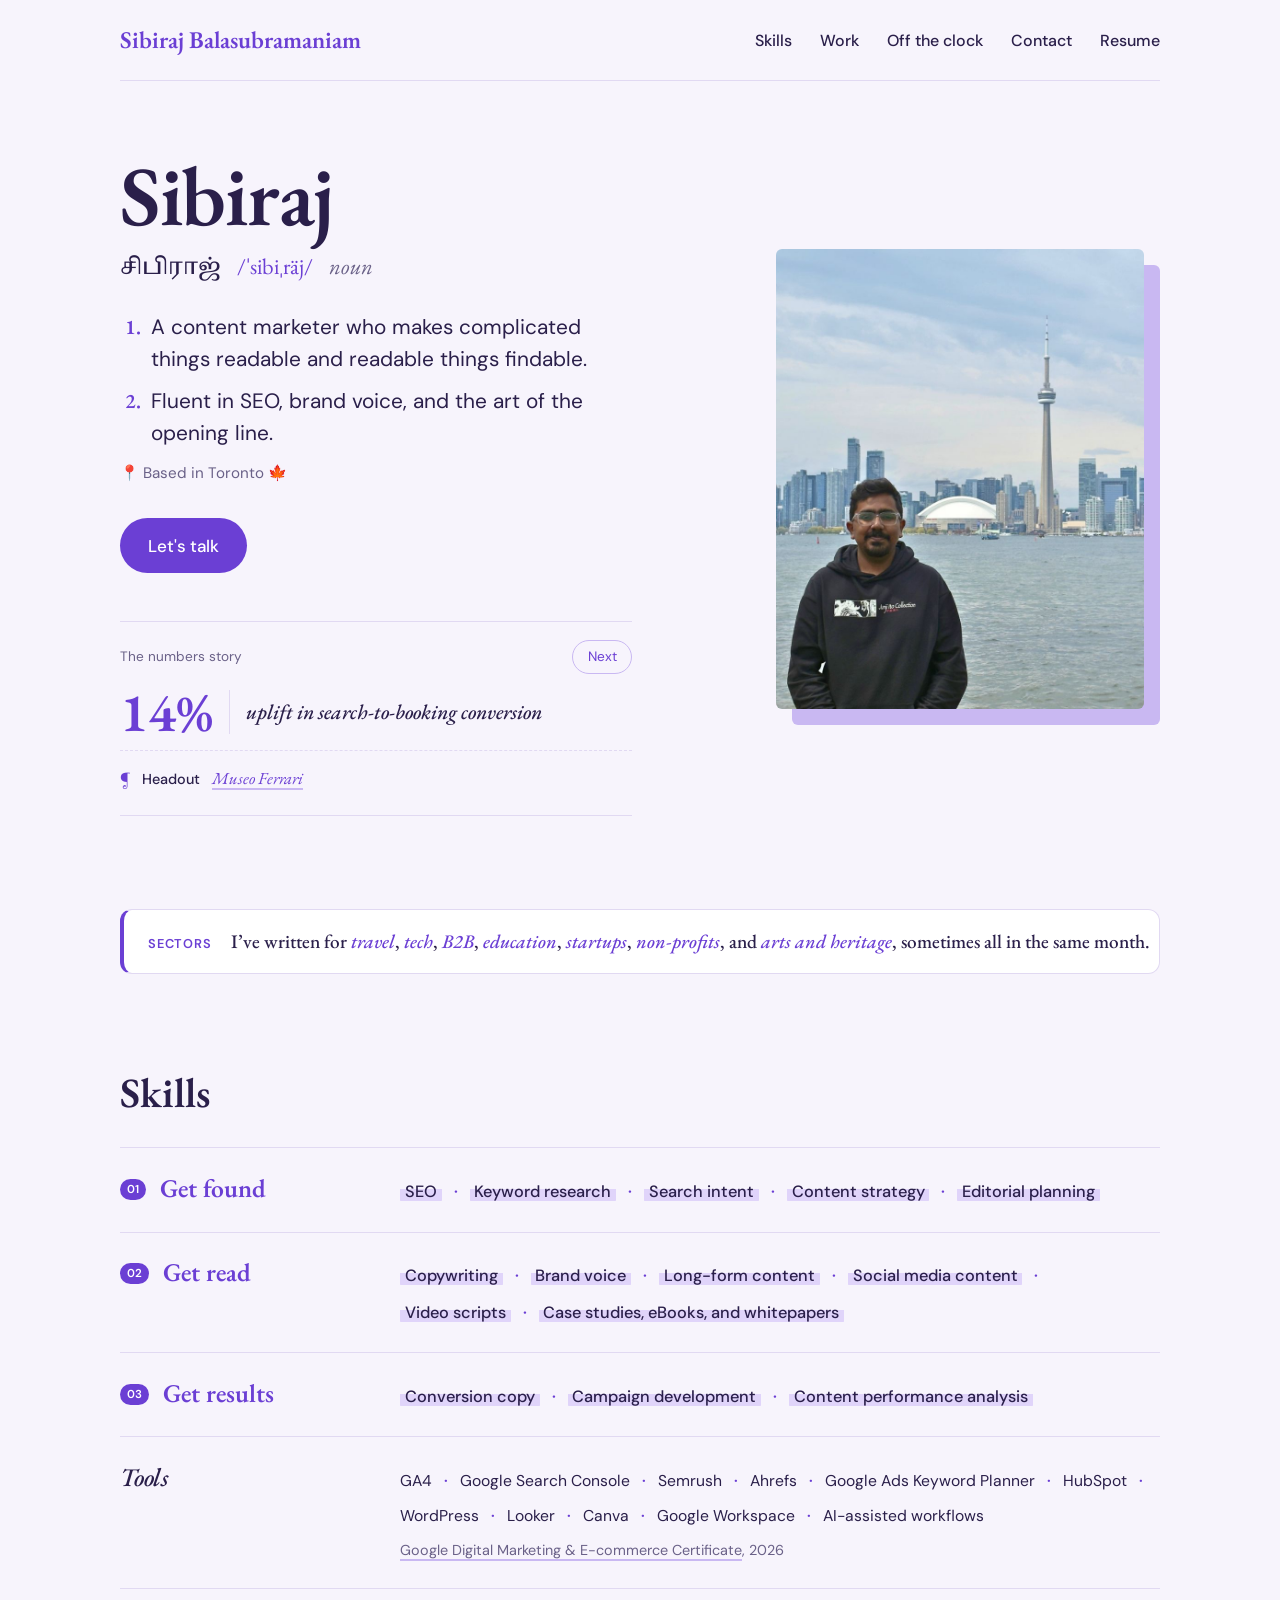
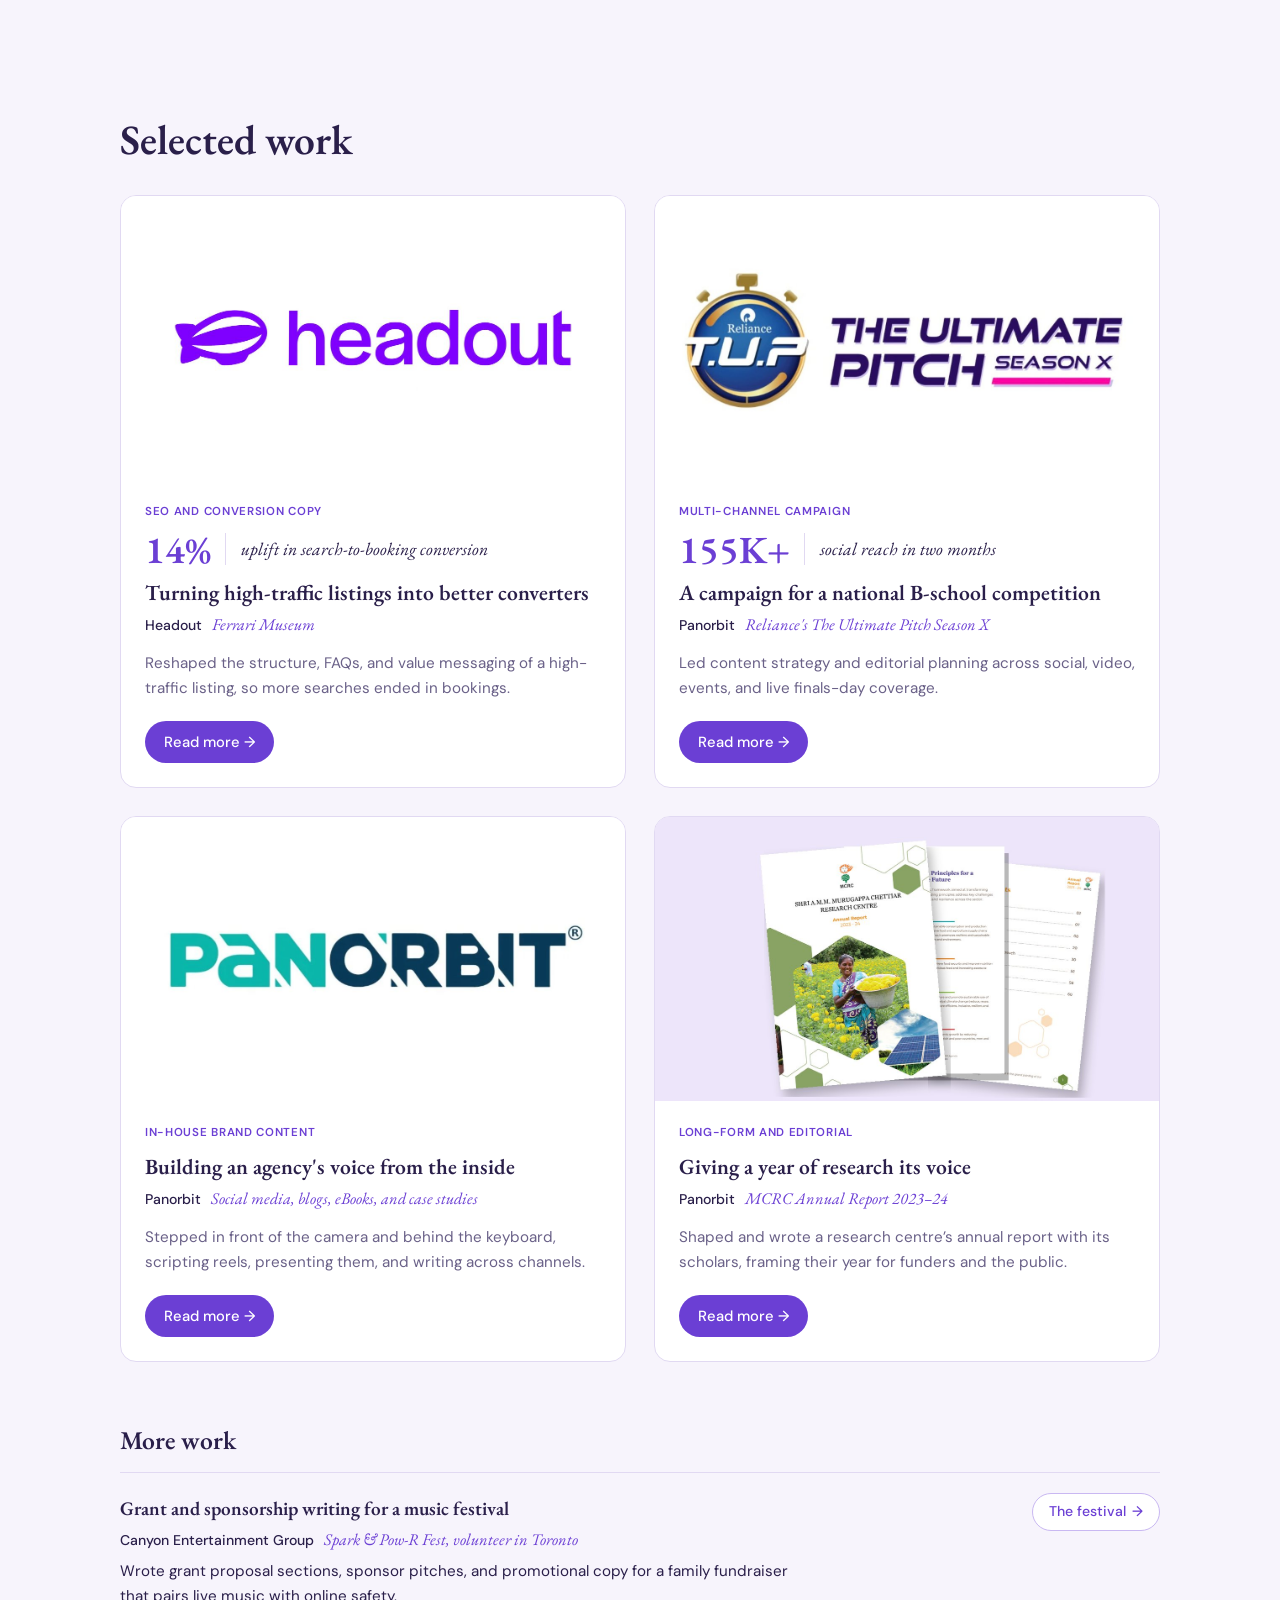
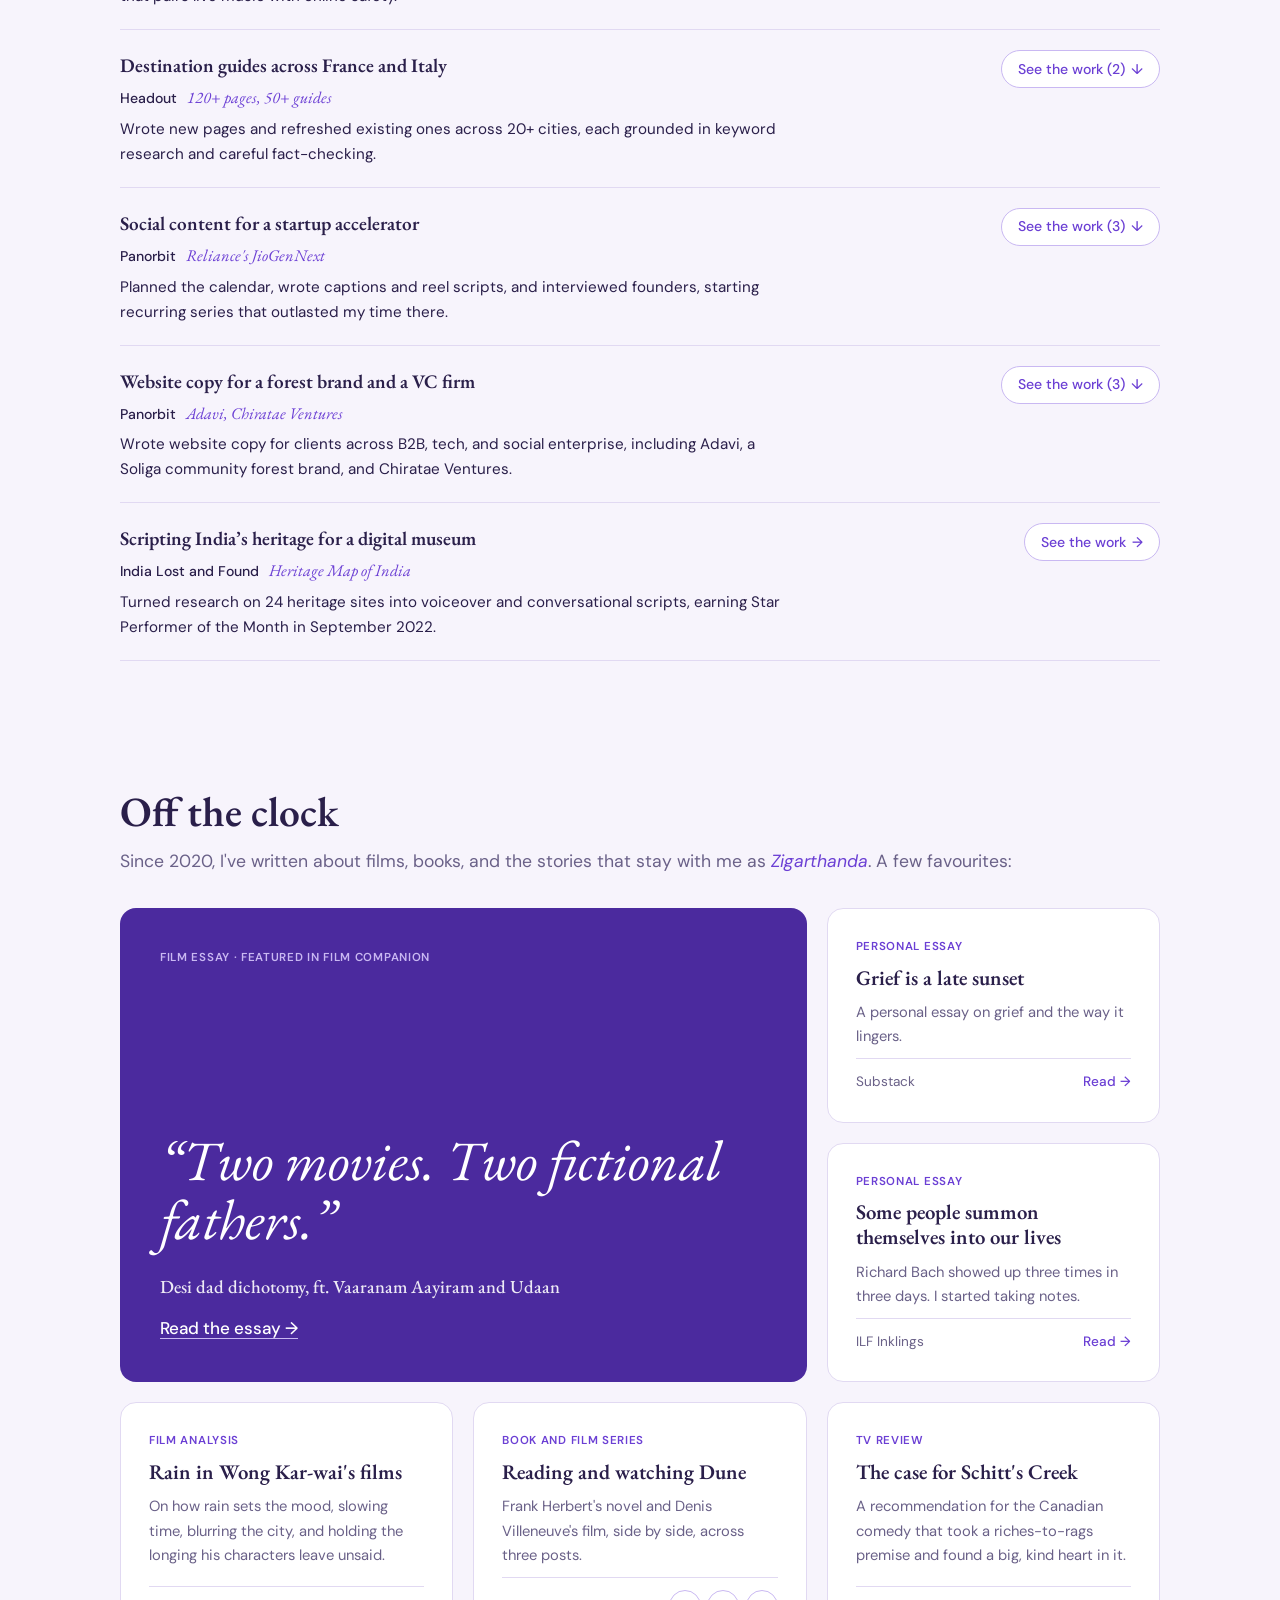
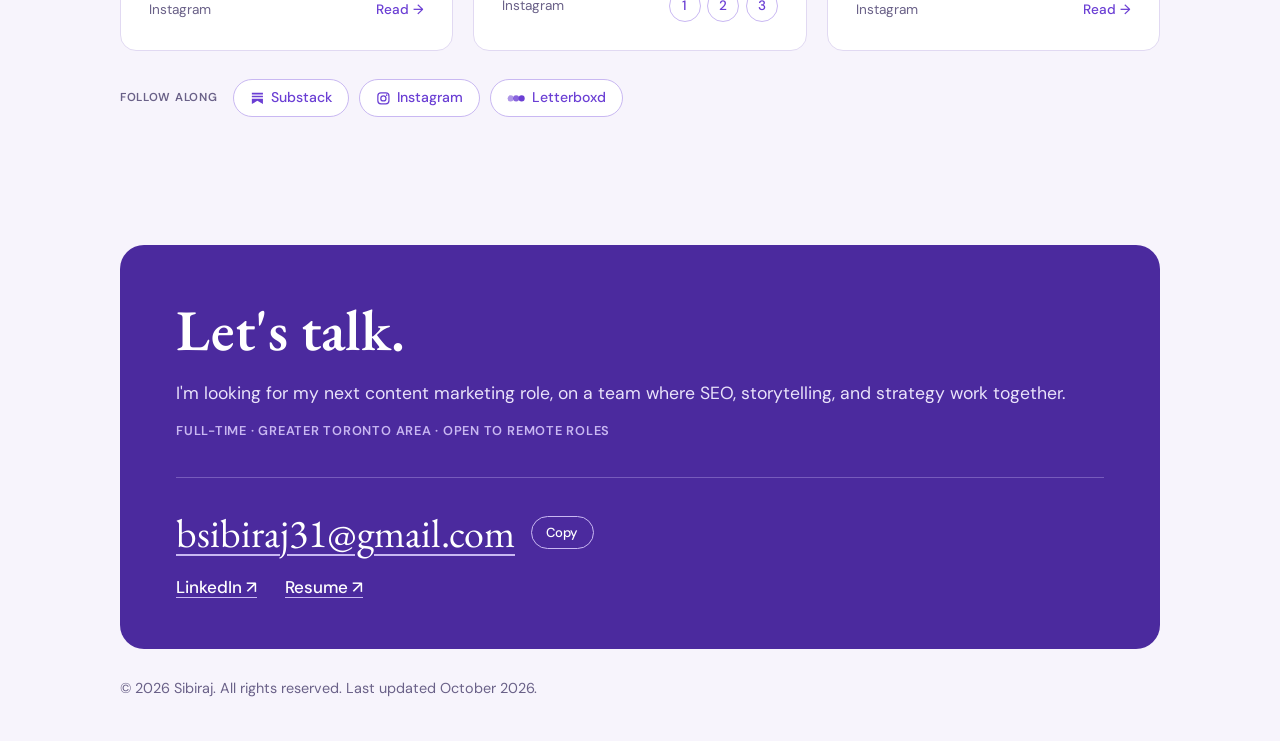
==== index.html @ 4b1bffc1 "Update project links and add data-link attributes Updated project links in the number list and added" ====
<!DOCTYPE html>
<html lang="en">
<head>
  <meta charset="UTF-8">
  <meta name="viewport" content="width=device-width, initial-scale=1">
  <title>Sibiraj Balasubramaniam | Content Marketer in Toronto</title>
  <meta name="description" content="Sibiraj is a Toronto-based content marketer writing SEO, campaign, and brand content across travel, tech, B2B, and the arts.">
  <link rel="preconnect" href="https://fonts.googleapis.com">
  <link rel="preconnect" href="https://fonts.gstatic.com" crossorigin>
  <link href="https://fonts.googleapis.com/css2?family=DM+Sans:ital,wght@0,400;0,500;1,400&family=EB+Garamond:ital,wght@0,500;0,600;1,500&family=Noto+Serif+Tamil:wght@500&display=swap" rel="stylesheet">
  <link rel="icon" href="favicon.svg" type="image/svg+xml">
  <link rel="icon" href="favicon.ico" sizes="32x32">
  <link rel="apple-touch-icon" href="apple-touch-icon.png">
  <link rel="stylesheet" href="style.css?v=43">
</head>
<body>

  <div class="wrap">
    <header class="site-header">
      <a class="wordmark" href="#top">Sibiraj Balasubramaniam</a>
      <nav class="site-nav" aria-label="Main">
        <ul>
          <li><a href="#skills">Skills</a></li>
          <li><a href="#work">Work</a></li>
          <li><a href="#personal">Off the clock</a></li>
          <li><a href="#contact">Contact</a></li>
          <li><a href="assets/resume.pdf" target="_blank" rel="noopener">Resume</a></li>
        </ul>
      </nav>
    </header>

    <main id="top">

      <!-- Hero -->
      <section class="hero">
        <div class="hero-text">
          <h1>Sibiraj</h1>
          <p class="entry-meta">
            <span class="tamil" lang="ta">சிபிராஜ்</span>
            <span class="pron">/ˈsibiˌräj/</span>
            <em class="pos">noun</em>
          </p>
          <ol class="definitions">
            <li>A content marketer who makes complicated things readable and readable things findable.</li>
            <li>Fluent in SEO, brand voice, and the art of the opening line.</li>
          </ol>
          <p class="hero-location">📍 Based in Toronto 🍁</p>
          <a class="button" href="#contact">Let's talk</a>
 
          <div class="numbers-box">
            <div class="numbers-head">
              <p class="numbers-label">The numbers story</p>
              <button class="numbers-next" type="button">Next</button>
            </div>
            <figure class="number-card" aria-live="polite">
              <span class="number-cap">14%</span>
              <p class="number-text">uplift in search-to-booking conversion</p>
              <figcaption class="number-source">
                <span class="number-company">Headout</span>
                <a class="number-link" href="work/headout.html"><cite class="number-project">Museo Ferrari</cite></a>
              </figcaption>
            </figure>
 
            <!-- The numbers. Add, remove or reorder <li> lines here. -->
            <ul class="number-list" hidden>
              <li data-num="14%" data-company="Headout" data-project="Ferrari Museum" data-link="work/headout.html">uplift in search-to-booking conversion</li>
              <li data-num="155K+" data-company="Panorbit" data-project="Reliance's The Ultimate Pitch" data-link="work/the-ultimate-pitch.html">campaign reach in two months</li>
              <li data-num="120+" data-company="Headout" data-project="France and Italy market" data-link="#more-work">travel experience pages written for search and booking</li>
              <li data-num="24" data-company="India Lost and Found" data-project="Heritage Map of India" data-link="#more-work">heritage sites turned into stories</li>
            </ul>
          </div>
        </div>
        
        <figure class="portrait">
          <img class="portrait-photo" src="assets/photo.jpg" alt="Portrait of Sibi" width="800" height="1000">
        </figure>
      </section>

        <!-- Sectors -->
      <section class="sectors-band" aria-label="Sectors">
        <p class="sectors">I’ve written for <span>travel</span>, <span>tech</span>, <span>B2B</span>, <span>education</span>, <span>startups</span>, <span>non-profits</span>, and <span> arts and heritage</span>, sometimes all in the same month.
      </section>
 
      <!-- Skills and tools -->
      <section class="section" id="skills">
        <h2>Skills</h2>
                  <div class="skill-table">
          <div class="skill-row">
            <h3 class="skill-stage"><span class="skill-num">01</span> Get found</h3>
            <ul class="skill-items">
              <li><span>SEO</span></li>
              <li><span>Keyword research</span></li>
              <li><span>Search intent</span></li>
              <li><span>Content strategy</span></li>
              <li><span>Editorial planning</span></li>
            </ul>
          </div>
          <div class="skill-row">
            <h3 class="skill-stage"><span class="skill-num">02</span> Get read</h3>
            <ul class="skill-items">
              <li><span>Copywriting</span></li>
              <li><span>Brand voice</span></li>
              <li><span>Long-form content</span></li>
              <li><span>Social media content</span></li>
              <li><span>Video scripts</span></li>
              <li><span>Case studies, eBooks, and whitepapers</span></li>
            </ul>
          </div>
          <div class="skill-row">
            <h3 class="skill-stage"><span class="skill-num">03</span> Get results</h3>
            <ul class="skill-items">
              <li><span>Conversion copy</span></li>
              <li><span>Campaign development</span></li>
              <li><span>Content performance analysis</span></li>
            </ul>
          </div>
          <div class="skill-row skill-row--tools">
            <h3 class="skill-stage">Tools</h3>
            <ul class="skill-items">
              <li><span>GA4</span></li>
              <li><span>Google Search Console</span></li>
              <li><span>Semrush</span></li>
              <li><span>Ahrefs</span></li>
              <li><span>Google Ads Keyword Planner</span></li>
              <li><span>HubSpot</span></li>
              <li><span>WordPress</span></li>
              <li><span>Looker</span></li>
              <li><span>Canva</span></li>
              <li><span>Google Workspace</span></li>
              <li><span>AI-assisted workflows</span></li>
            </ul>
            <p class="skill-cert"><a href="https://coursera.org/share/2f0803628370d4b2952fb700a8a8bba8" target="_blank" rel="noopener">Google Digital Marketing &amp; E-commerce Certificate</a>, 2026</p>          
          </div>
        </div>
      </section>

      
      <!-- Selected work -->
      <section class="section" id="work">
        <h2>Selected work</h2>
        <div class="work-grid">
          <article class="work-card">
            <a class="work-cover" href="work/headout.html" tabindex="-1" aria-hidden="true">
              <img src="assets/headout-cover.jpg" alt="" loading="lazy" onerror="this.style.visibility='hidden'">
            </a>
            <div class="work-card-body">
              <p class="work-kind">SEO and conversion copy</p>
              <div class="work-stat"><span class="work-num">14%</span><span class="work-label">uplift in search-to-booking conversion</span></div>
              <h3 class="work-title">Turning high-traffic listings into better converters</h3>
              <p class="work-attr"><span class="work-company">Headout</span> <cite class="work-project">Ferrari Museum</cite></p>
              <p class="work-teaser">Reshaped the structure, FAQs, and value messaging of a high-traffic listing, so more searches ended in bookings.</p>
              <a class="read-more" href="work/headout.html">Read more <span aria-hidden="true">&rarr;</span><span class="sr-only"> about Turning high-traffic listings into better converters</span></a>
            </div>
          </article>
          <article class="work-card">
            <a class="work-cover" href="work/the-ultimate-pitch.html" tabindex="-1" aria-hidden="true">
              <img src="assets/pitch-cover.jpg" alt="" loading="lazy" onerror="this.style.visibility='hidden'">
            </a>
            <div class="work-card-body">
              <p class="work-kind">Multi-channel campaign</p>
              <div class="work-stat"><span class="work-num">155K+</span><span class="work-label">social reach in two months</span></div>
              <h3 class="work-title">A campaign for a national B-school competition</h3>
              <p class="work-attr"><span class="work-company">Panorbit</span> <cite class="work-project">Reliance's The Ultimate Pitch Season X</cite></p>
              <p class="work-teaser">Led content strategy and editorial planning across social, video, events, and live finals-day coverage.</p>
              <a class="read-more" href="work/the-ultimate-pitch.html">Read more <span aria-hidden="true">&rarr;</span><span class="sr-only"> about A two-month campaign for a national B-school competition</span></a>
            </div>
          </article>
          <article class="work-card">
            <a class="work-cover" href="work/panorbit-in-house.html" tabindex="-1" aria-hidden="true">
              <img src="assets/panorbit-cover.jpg" alt="" loading="lazy" onerror="this.style.visibility='hidden'">
            </a>
            <div class="work-card-body">
              <p class="work-kind">In-house brand content</p>
              <h3 class="work-title">Building an agency's voice from the inside</h3>
              <p class="work-attr"><span class="work-company">Panorbit</span> <cite class="work-project">Social media, blogs, eBooks, and case studies</cite></p>
              <p class="work-teaser">Stepped in front of the camera and behind the keyboard, scripting reels, presenting them, and writing across channels.</p>
              <a class="read-more" href="work/panorbit-in-house.html">Read more <span aria-hidden="true">&rarr;</span><span class="sr-only"> about Building an agency's voice from the inside</span></a>
            </div>
          </article>
          <article class="work-card">
            <a class="work-cover" href="work/mcrc-annual-report.html" tabindex="-1" aria-hidden="true">
              <img src="assets/mcrc-cover.jpg" alt="" loading="lazy" onerror="this.style.visibility='hidden'">
            </a>
            <div class="work-card-body">
              <p class="work-kind">Long-form and editorial</p>
              <h3 class="work-title">Giving a year of research its voice</h3>
              <p class="work-attr"><span class="work-company">Panorbit</span> <cite class="work-project">MCRC Annual Report 2023&ndash;24</cite></p>
              <p class="work-teaser">Shaped and wrote a research centre’s annual report with its scholars, framing their year for funders and the public.</p>
              <a class="read-more" href="work/mcrc-annual-report.html">Read more <span aria-hidden="true">&rarr;</span><span class="sr-only"> about Turning a year of research into a story worth reading</span></a>
            </div>
          </article>
        </div>
 
        <p class="more-label" id="more-work">More work</p> 
        <ul class="more-list">
          <li>
            <div>
            <span class="more-title">Grant and sponsorship writing for a music festival</span>
              <span class="work-attr"><span class="work-company">Canyon Entertainment Group</span> <cite class="work-project">Spark &amp; Pow-R Fest, volunteer in Toronto</cite></span>
              <p>Wrote grant proposal sections, sponsor pitches, and promotional copy for a family fundraiser that pairs live music with online safety.</p>
            </div>
            <div class="more-links">
              <a class="more-btn" href="https://sparkandpow-rfest.com/" target="_blank" rel="noopener">The festival <span class="more-arrow" aria-hidden="true">&rarr;</span></a>
            </div>
          </li>
          <li>
            <div>
             <span class="more-title">Destination guides across France and Italy</span>
              <span class="work-attr"><span class="work-company">Headout</span> <cite class="work-project">120+ pages, 50+ guides</cite></span>
              <p>Wrote new pages and refreshed existing ones across 20+ cities, each grounded in keyword research and careful fact-checking.</p>
            </div>
            <div class="more-links">
              <button type="button" class="more-btn more-toggle" aria-expanded="false">See the work (2) <span class="more-arrow" aria-hidden="true">&darr;</span></button>
              <div class="more-menu" hidden>
                <a href="https://www.herculaneumtickets.com/" target="_blank" rel="noopener">Herculaneum</a>
                <a href="https://www.paristickets.com/chocolate-museum/" target="_blank" rel="noopener">Chocolate Museum, Paris</a>
              </div>
            </div>
          </li>
          <li>
            <div>
              <span class="more-title">Social content for a startup accelerator</span>
              <span class="work-attr"><span class="work-company">Panorbit</span> <cite class="work-project">Reliance's JioGenNext</cite></span>
                            <p>Planned the calendar, wrote captions and reel scripts, and interviewed founders, starting recurring series that outlasted my time there.</p>
            </div>
            <div class="more-links">
              <button type="button" class="more-btn more-toggle" aria-expanded="false">See the work (3) <span class="more-arrow" aria-hidden="true">&darr;</span></button>
              <div class="more-menu" hidden>
                <a href="https://www.instagram.com/p/Cxw2L4NMaJn/" target="_blank" rel="noopener">Post one</a>
                <a href="https://www.instagram.com/p/DBQnNruyfzd/" target="_blank" rel="noopener">Post two</a>
                <a href="https://www.instagram.com/p/DIQpJwFo_wG/" target="_blank" rel="noopener">Post three</a>
              </div>
            </div>
          </li>
          <li>
            <div>
               <span class="more-title">Website copy for a forest brand and a VC firm</span>
              <span class="work-attr"><span class="work-company">Panorbit</span> <cite class="work-project">Adavi, Chiratae Ventures</cite></span>
              <p>Wrote website copy for clients across B2B, tech, and social enterprise, including Adavi, a Soliga community forest brand, and Chiratae Ventures.</p>
            </div>
            <div class="more-links">
              <button type="button" class="more-btn more-toggle" aria-expanded="false">See the work (3) <span class="more-arrow" aria-hidden="true">&darr;</span></button>
              <div class="more-menu" hidden>
                <a href="https://adavi.co.in/about-us/" target="_blank" rel="noopener">Adavi</a>
                <a href="https://www.chiratae.com/about-us/" target="_blank" rel="noopener">Chiratae Ventures, About</a>
                <a href="https://www.chiratae.com/esg-impact/" target="_blank" rel="noopener">Chiratae Ventures, ESG</a>
              </div>
            </div>
          </li>
          <li>
            <div>
              <span class="more-title">Scripting India’s heritage for a digital museum</span>
              <span class="work-attr"><span class="work-company">India Lost and Found</span> <cite class="work-project">Heritage Map of India</cite></span>
              <p>Turned research on 24 heritage sites into voiceover and conversational scripts, earning Star Performer of the Month in September 2022.</p>
            </div>
            <div class="more-links">
              <button type="button" class="more-btn more-gallery-open">See the work <span class="more-arrow" aria-hidden="true">&rarr;</span></button>
            </div>
            <!-- Heritage Map samples: shown in the pop-up gallery -->
            <div class="more-gallery" hidden>
              <figure><a class="gallery-frame" href="assets/ilf-sample-1.jpg"><img src="assets/ilf-sample-1.jpg" alt="Voiceover script, Basilica of Bom Jesus, Goa" loading="lazy"></a><figcaption>Voiceover script, Basilica of Bom Jesus, Goa</figcaption></figure>
              <figure><a class="gallery-frame" href="assets/ilf-sample-2.jpg"><img src="assets/ilf-sample-2.jpg" alt="Conversational script, Triumph of Labour statue, Chennai" loading="lazy"></a><figcaption>Conversational script, Triumph of Labour statue, Chennai</figcaption></figure>
              <figure><a class="gallery-frame" href="assets/ilf-sample-3.jpg"><img src="assets/ilf-sample-3.jpg" alt="Voiceover script, Mayo College, Ajmer" loading="lazy"></a><figcaption>Voiceover script, Mayo College, Ajmer</figcaption></figure>
            </div>
          </li>
        </ul>
      </section>
      
            <!-- Personal work -->
      <section class="section" id="personal">
        <div class="side-head">
          <h2>Off the clock</h2>
          <p>Since 2020, I've written about films, books, and the stories that stay with me as <em>Zigarthanda</em>. A few favourites:</p>
        </div>

        <div class="shelf">
          <a class="shelf-feature" href="https://www.filmcompanion.in/readers-articles/desi-dad-dichotomy-ft-vaaranam-aayiram-and-udaan" target="_blank" rel="noopener">
            <span class="shelf-form">Film essay &middot; Featured in Film Companion</span>
            <blockquote class="shelf-quote">&ldquo;Two movies. Two fictional fathers.&rdquo;</blockquote>
            <span class="shelf-title">Desi dad dichotomy, ft. Vaaranam Aayiram and Udaan</span>
            <span class="shelf-read">Read the essay &rarr;</span>
          </a>

          <a class="shelf-card" href="https://sibiusblack.substack.com/p/grief-is-a-late-sunset" target="_blank" rel="noopener">
            <span class="shelf-form">Personal essay</span>
            <span class="shelf-title">Grief is a late sunset</span>
            <p>A personal essay on grief and the way it lingers.</p>
            <span class="shelf-foot"><span>Substack</span><span class="shelf-read">Read &rarr;</span></span>
          </a>

          <a class="shelf-card" href="https://blog.indialostandfound.com/2023/01/05/some-people-summon-themselves-into-our-lives-heres-one-in-my-life/" target="_blank" rel="noopener">
            <span class="shelf-form">Personal essay</span>
            <span class="shelf-title">Some people summon themselves into our lives</span>
            <p>Richard Bach showed up three times in three days. I started taking notes.</p>
            <span class="shelf-foot"><span>ILF Inklings</span><span class="shelf-read">Read &rarr;</span></span>
          </a>

          <a class="shelf-card" href="https://www.instagram.com/p/CRBoOsGA-AK/" target="_blank" rel="noopener">
            <span class="shelf-form">Film analysis</span>
            <span class="shelf-title">Rain in Wong Kar-wai's films</span>
            <p>On how rain sets the mood, slowing time, blurring the city, and holding the longing his characters leave unsaid.</p>
            <span class="shelf-foot"><span>Instagram</span><span class="shelf-read">Read &rarr;</span></span>
          </a>

          <div class="shelf-card">
            <span class="shelf-form">Book and film series</span>
            <span class="shelf-title">Reading and watching Dune</span>
            <p>Frank Herbert's novel and Denis Villeneuve's film, side by side, across three posts.</p>
            <span class="shelf-foot">
              <span>Instagram</span>
              <span class="shelf-parts">
                <a href="https://www.instagram.com/p/CViCCHbvEKP/" target="_blank" rel="noopener">1</a>
                <a href="https://www.instagram.com/p/CViCnIdvarN/" target="_blank" rel="noopener">2</a>
                <a href="https://www.instagram.com/p/CViDIvBvRzR/" target="_blank" rel="noopener">3</a>
              </span>
            </span>
          </div>

          <a class="shelf-card" href="https://www.instagram.com/p/Cb4c_MulTbP/" target="_blank" rel="noopener">
            <span class="shelf-form">TV review</span>
            <span class="shelf-title">The case for Schitt's Creek</span>
            <p>A recommendation for the Canadian comedy that took a riches-to-rags premise and found a big, kind heart in it.</p>
            <span class="shelf-foot"><span>Instagram</span><span class="shelf-read">Read &rarr;</span></span>
          </a>
        </div>

        <div class="shelf-follow">
          <span class="more-links-label">Follow along</span>
          <a class="more-btn" href="https://sibiusblack.substack.com/" target="_blank" rel="noopener"><svg class="pill-icon" viewBox="0 0 24 24" aria-hidden="true"><path fill="currentColor" d="M3 3h18v2.6H3zM3 7.7h18v2.6H3zM3 12.4h18V21l-9-5-9 5z"/></svg>Substack</a>
          <a class="more-btn" href="https://www.instagram.com/zigarthanda" target="_blank" rel="noopener"><svg class="pill-icon" viewBox="0 0 24 24" aria-hidden="true"><rect x="3" y="3" width="18" height="18" rx="5" fill="none" stroke="currentColor" stroke-width="2"/><circle cx="12" cy="12" r="4.2" fill="none" stroke="currentColor" stroke-width="2"/><circle cx="17.3" cy="6.7" r="1.3" fill="currentColor"/></svg>Instagram</a>
          <a class="more-btn" href="https://letterboxd.com/Sibiusblack/" target="_blank" rel="noopener"><svg class="pill-icon pill-icon--wide" viewBox="0 0 30 24" aria-hidden="true"><circle cx="6" cy="12" r="5" fill="currentColor" opacity=".55"/><circle cx="15" cy="12" r="5" fill="currentColor" opacity=".8"/><circle cx="24" cy="12" r="5" fill="currentColor"/></svg>Letterboxd</a>
        </div>
      </section>

    </main>

    <!-- Contact -->
    <footer class="site-footer" id="contact">
      <div class="contact-card">
        <h2>Let's talk.</h2>
        <p class="contact-line">I'm looking for my next content marketing role, on a team where SEO, storytelling, and strategy work together.</p>
        <p class="contact-avail">Full-time &middot; Greater Toronto Area &middot; Open to remote roles</p>
        <div class="contact-email-row">
          <a class="contact-email" href="mailto:bsibiraj31@gmail.com">bsibiraj31@gmail.com</a>
          <button type="button" class="contact-copy" data-copy="bsibiraj31@gmail.com">Copy</button>
        </div>
        <p class="contact-links">
          <a href="https://www.linkedin.com/in/sibiraj-balasubramaniam" target="_blank" rel="noopener">LinkedIn <span aria-hidden="true">&nearr;</span></a>
          <a href="assets/resume.pdf" target="_blank" rel="noopener">Resume <span aria-hidden="true">&nearr;</span></a>
        </p>
      </div>
      <p class="fineprint">&copy; 2026 Sibiraj. All rights reserved. Last updated October 2026.</p>
    </footer>

    <script>
    // Numbers card: flips on click, and on its own every 30 seconds
    (function () {
      var card = document.querySelector('.number-card');
      var cap = document.querySelector('.number-cap');
      var text = document.querySelector('.number-text');
      var company = document.querySelector('.number-company');
      var project = document.querySelector('.number-project');
      var link = document.querySelector('.number-link');
      var button = document.querySelector('.numbers-next');
      var items = Array.prototype.slice.call(document.querySelectorAll('.number-list li'));
      if (!card || items.length < 2) return;

      var current = 0;            // the number shown first
      var delay = 30000;          // 60 seconds between automatic flips
      var timer;
      var calm = window.matchMedia('(prefers-reduced-motion: reduce)').matches;

      function show(i) {
        var li = items[i];
        cap.textContent = li.dataset.num;
        text.textContent = li.textContent;
        company.textContent = li.dataset.company;
        project.textContent = li.dataset.project;
        if (link) link.setAttribute('href', li.dataset.link || '#work');
      }

      function next() {
        current = (current + 1) % items.length;
        if (calm) { show(current); return; }
        card.classList.add('is-flipping');
        setTimeout(function () {
          show(current);
          card.classList.remove('is-flipping');
        }, 300);
      }

      function restartTimer() {
        clearInterval(timer);
        timer = setInterval(next, delay);
      }

      button.addEventListener('click', function () { next(); restartTimer(); });
      restartTimer();
    })();
  </script>

  <script src="gallery.js"></script>
  
    <script>
  
    // More work: "View samples" opens the pop-up gallery
    document.querySelectorAll('.more-gallery-open').forEach(function (btn) {
      btn.addEventListener('click', function () {
        var first = btn.closest('li').querySelector('.more-gallery .gallery-frame');
        if (first) first.click();
      });
    });
    // More work: "See the work" drop-downs
    (function () {
      var toggles = document.querySelectorAll('.more-toggle');
      function closeAll() {
        toggles.forEach(function (t) {
          t.setAttribute('aria-expanded', 'false');
          t.nextElementSibling.hidden = true;
        });
      }
      toggles.forEach(function (btn) {
        btn.addEventListener('click', function () {
          var wasOpen = btn.getAttribute('aria-expanded') === 'true';
          closeAll();
          if (!wasOpen) {
            btn.setAttribute('aria-expanded', 'true');
            btn.nextElementSibling.hidden = false;
          }
        });
      });
      document.addEventListener('click', function (e) {
        if (!e.target.closest('.more-links')) closeAll();
      });
      document.addEventListener('keydown', function (e) {
        if (e.key === 'Escape') closeAll();
      });
    })();
  </script>

   <script>
    // Contact: copy email to clipboard
    document.querySelectorAll('.contact-copy').forEach(function (btn) {
      btn.addEventListener('click', function () {
        var text = btn.getAttribute('data-copy');
        var done = function () { btn.textContent = 'Copied'; setTimeout(function () { btn.textContent = 'Copy'; }, 2000); };
        if (navigator.clipboard) { navigator.clipboard.writeText(text).then(done, function () { window.prompt('Copy this email:', text); }); }
        else { window.prompt('Copy this email:', text); }
      });
    });
  </script>
  
</body>
</html>
---- style.css ----
/* ---------- Colours and type ---------- */
:root {
  --bg: #F7F4FC;
  --bg-soft: #EDE6FA;
  --ink: #2A1F4A;
  --muted: #6A6188;
  --purple: #6B3FD4;
  --purple-deep: #4B2A9E;
  --lilac: #C9B8F2;
  --rule: #E1D9F2;

  --display: "EB Garamond", Garamond, Georgia, serif;
  --body: "DM Sans", "Segoe UI", Arial, sans-serif;
}

* { box-sizing: border-box; margin: 0; padding: 0; }

html { scroll-behavior: smooth; scroll-padding-top: 6rem; }

body {
  background: var(--bg);
  color: var(--ink);
  font-family: var(--body);
  font-size: 1.0625rem;
  line-height: 1.65;
  -webkit-font-smoothing: antialiased;
}

img { max-width: 100%; display: block; }

a {
  color: var(--purple);
  text-decoration: underline;
  text-decoration-color: var(--lilac);
  text-decoration-thickness: 2px;
  text-underline-offset: 4px;
}
a:hover { color: var(--purple-deep); text-decoration-color: var(--purple); }
a:focus-visible {
  outline: 3px solid var(--purple);
  outline-offset: 3px;
  border-radius: 4px;
}

/* ---------- Layout ---------- */
.wrap {
  max-width: 68rem;
  margin: 0 auto;
  padding: 0 1.5rem;
}

/* ---------- Header and navigation ---------- */
.site-header {
  position: sticky;
  top: 0;
  z-index: 10;
  background: var(--bg);
  border-bottom: 1px solid var(--rule);
  display: flex;
  justify-content: space-between;
  align-items: center;
  flex-wrap: wrap;
  gap: 1rem;
  padding: 1.25rem 0;
}
.wordmark {
  font-family: var(--display);
  font-weight: 600;
  font-size: 1.5rem;
  color: var(--purple);
  text-decoration: none;
}
.wordmark:hover { color: var(--purple-deep); }
.site-nav ul {
  display: flex;
  gap: 1.75rem;
  list-style: none;
}
.site-nav a {
  font-family: var(--body);
  color: var(--ink);
  text-decoration: none;
  font-size: 1rem;
  font-weight: 500;
}
.site-nav a:hover,
.site-nav a[aria-current="page"] {
  color: var(--purple);
  text-decoration: underline;
  text-decoration-color: var(--purple);
  text-decoration-thickness: 2px;
}

/* ---------- Hero ---------- */
.hero {
  display: grid;
  grid-template-columns: minmax(0, 1.25fr) minmax(0, 1fr);
  gap: 4rem;
  align-items: center;
  min-height: calc(100vh - 5.5rem);
  min-height: calc(100svh - 5.5rem);
  padding: 3rem 0;
}
.hero h1 {
  font-family: var(--display);
  font-weight: 600;
  font-size: clamp(3.25rem, 7vw, 5.25rem);
  line-height: 0.9;
  letter-spacing: -0.015em;
  color: var(--ink);
  margin-bottom: 0.9rem;
}
.entry-meta {
  display: flex;
  flex-wrap: wrap;
  align-items: baseline;
  gap: 0.4rem 1rem;
  margin-bottom: 1.5rem;
  font-family: var(--display);
  font-size: clamp(1.2rem, 2vw, 1.4rem);
  color: var(--muted);
}
.tamil {
  font-family: "Noto Serif Tamil", var(--display);
  font-weight: 500;
  color: var(--ink);
}
.pron { color: var(--purple); }
.pos { font-style: italic; }

.definitions {
  max-width: 32rem;
  padding-left: 1.6rem;
  font-size: clamp(1.1rem, 1.8vw, 1.3rem);
  line-height: 1.55;
  color: var(--ink);
}
.definitions li { padding-left: 0.35rem; margin-bottom: 0.6rem; }
.definitions li::marker {
  font-family: var(--display);
  font-weight: 600;
  color: var(--purple);
}

.hero-location {
  margin-top: 0.75rem;
  font-size: 0.95rem;
  color: var(--muted);
}

/* ---------- Numbers flip card ---------- */
.numbers-box {
  max-width: 32rem;
  margin-top: 3rem;
  padding: 1.1rem 0 1.4rem;
  border-top: 1px solid var(--rule);
  border-bottom: 1px solid var(--rule);
  perspective: 900px;
}
.numbers-head {
  display: flex;
  justify-content: space-between;
  align-items: baseline;
  gap: 1rem;
  margin-bottom: 1rem;
}
.numbers-label { font-size: 0.85rem; color: var(--muted); }
.number-card {
  margin: 0;
  min-height: 5.5rem;
  display: grid;
  grid-template-columns: auto minmax(0, 1fr);
  grid-template-rows: auto auto;
  column-gap: 1rem;
  align-items: center;
  transform-origin: 50% 50%;
  transition: transform 0.3s ease-in, opacity 0.3s ease-in;
}
.number-card.is-flipping { transform: rotateX(90deg); opacity: 0.2; }

/* the number as a drop cap, spanning the line and its attribution */
.number-cap {
  grid-row: 1;
  font-family: var(--display);
  font-weight: 600;
  font-size: clamp(2.6rem, 5vw, 3.4rem);
  line-height: 0.8;
  font-variant-numeric: lining-nums;
  color: var(--purple);
  padding-right: 1rem;
  border-right: 1px solid var(--rule);
}

/* the description, set like the quote used to be */
.number-text {
  align-self: center;
  font-family: var(--display);
  font-style: italic;
  font-weight: 500;
  font-size: clamp(1.15rem, 1.8vw, 1.3rem);
  line-height: 1.3;
  color: var(--ink);
}

/* company and project, styled like author and book */
.number-source {
  grid-column: 1 / -1;
  align-self: start;
  display: flex;
  flex-wrap: wrap;
  align-items: baseline;
  gap: 0.1rem 0.75rem;
  margin-top: 1rem;
  padding-top: 0.75rem;
  border-top: 1px dashed var(--rule);
}
.number-source::before {
  content: "\00B6";
  color: var(--purple);
  font-family: var(--display);
  font-size: 1.1rem;
}
.number-company {
  font-family: var(--body);
  font-weight: 500;
  font-size: 0.9rem;
  color: var(--ink);
}
.number-project {
  font-family: var(--display);
  font-style: italic;
  font-size: 1.05rem;
  color: var(--purple);
}

.numbers-next {
  background: none;
  border: 1.5px solid var(--lilac);
  border-radius: 999px;
  padding: 0.3rem 0.9rem;
  font: inherit;
  font-size: 0.85rem;
  color: var(--purple);
  cursor: pointer;
  white-space: nowrap;
}
.numbers-next:hover { border-color: var(--purple); background: #FFFFFF; }
.numbers-next:focus-visible { outline: 3px solid var(--purple); outline-offset: 3px; }

/* ---------- Button ---------- */
.button {
  display: inline-block;
  margin-top: 2rem;
  padding: 0.85rem 1.75rem;
  border-radius: 999px;
  background: var(--purple);
  color: #FFFFFF;
  font-weight: 500;
  text-decoration: none;
}
.button:hover {
  background: var(--purple-deep);
  color: #FFFFFF;
}

/* ---------- Portrait ---------- */
.portrait {
  width: 100%;
  max-width: 23rem;
  justify-self: end;
  margin: 0 16px 16px 0;
}
.portrait-photo {
  width: 100%;
  height: auto;
  aspect-ratio: 4 / 5;
  object-fit: cover;
  border-radius: 6px;
  background: var(--bg-soft);
  box-shadow: 16px 16px 0 var(--lilac);
}

/* ---------- Sections ---------- */
.section { padding: 4rem 0; scroll-margin-top: 1rem; }
.section h2 {
  font-family: var(--display);
  font-weight: 600;
  font-size: clamp(2rem, 3.6vw, 2.6rem);
  line-height: 1.1;
  color: var(--ink);
  margin-bottom: 2rem;
}
.section h3 {
  font-family: var(--body);
  font-weight: 500;
  font-size: 1.1rem;
  margin-bottom: 0.9rem;
}

/* ---------- About ---------- */
.about-body { max-width: 42rem; }
.about-body p { margin-bottom: 1.1rem; }
.about-body p:first-child { font-size: 1.2rem; line-height: 1.6; }

/* ---------- Sectors card ---------- */
.sectors-band {
  container-type: inline-size;
  display: flex;
  align-items: baseline;
  flex-wrap: wrap;
  gap: 0.4rem 1.25rem;
  background: #FFFFFF;
  border: 1px solid var(--rule);
  border-left: 4px solid var(--purple);
  border-radius: 12px;
  padding: 1.1rem 1.5rem;
  margin: 1rem 0 2rem;
}
.sectors-band::before {
  content: "Sectors";
  font-family: var(--body);
  font-size: 0.8rem;
  font-weight: 600;
  letter-spacing: 0.06em;
  text-transform: uppercase;
  color: var(--purple);
}
.sectors {
  flex: 1;
  min-width: 0;
  font-family: var(--display);
  font-weight: 500;
  font-size: clamp(1.05rem, 1.95cqi, 1.25rem);
  line-height: 1.45;
  color: var(--ink);
}
.sectors span { color: var(--purple); font-style: italic; }
@media (min-width: 900px) {
  .sectors-band { flex-wrap: nowrap; }
  .sectors { white-space: nowrap; }
}

/* ---------- Skills and tools ---------- */
.skill-table { border-top: 1px solid var(--rule); }
.skill-row {
  display: grid;
  grid-template-columns: 15rem minmax(0, 1fr);
  gap: 1rem 2.5rem;
  align-items: baseline;
  padding: 1.6rem 0;
  border-bottom: 1px solid var(--rule);
}
.section .skill-stage {
  font-family: var(--display);
  font-weight: 600;
  font-size: 1.6rem;
  line-height: 1.15;
  color: var(--purple);
  margin: 0;
}
.skill-num {
  display: inline-block;
  font-family: var(--body);
  font-weight: 600;
  font-size: 0.72rem;
  line-height: 1;
  color: #FFFFFF;
  background: var(--purple);
  border-radius: 999px;
  padding: 0.3rem 0.45rem;
  vertical-align: 0.35em;
  margin-right: 0.5rem;
}
.skill-items {
  list-style: none;
  display: flex;
  flex-wrap: wrap;
  gap: 0.6rem 0;
  font-size: 1.02rem;
  font-weight: 500;
  color: var(--ink);
}
.skill-cert { grid-column: 2; margin-top: -0.4rem; font-size: 0.9rem; color: var(--muted); }
.skill-cert a { color: inherit; text-decoration-color: var(--lilac); }
.skill-cert a:hover { color: var(--purple); }
/* highlighter-pen effect behind each skill */
.skill-items li span {
  background: linear-gradient(transparent 38%, #E0D4FA 38%, #E0D4FA 96%, transparent 96%);
  padding: 0 0.3rem;
  border-radius: 2px;
  -webkit-box-decoration-break: clone;
          box-decoration-break: clone;
}
.skill-row--tools .skill-items li span { background: none; padding: 0; }
.skill-items li:not(:last-child)::after {
  content: "\00B7";
  color: var(--purple);
  font-weight: 600;
  padding: 0 0.75rem;
}
/* tools: same row, quieter so skills lead */
.section .skill-row--tools .skill-stage {
  font-style: italic;
  font-weight: 500;
  color: var(--ink);
}
.skill-row--tools .skill-items { font-size: 0.98rem; font-weight: 400; color: var(--ink); }

/* ---------- Selected work: cards ---------- */
.sr-only { position: absolute; width: 1px; height: 1px; overflow: hidden; clip: rect(0 0 0 0); white-space: nowrap; }
.work-grid {
  display: grid;
  grid-template-columns: repeat(2, minmax(0, 1fr));
  gap: 1.75rem;
}
.work-card {
  display: flex;
  flex-direction: column;
  background: #FFFFFF;
  border: 1px solid var(--rule);
  border-radius: 16px;
  overflow: hidden;
  transition: transform 0.2s ease, box-shadow 0.2s ease;
}
.work-card:hover { transform: translateY(-3px); box-shadow: 0 12px 28px rgba(42, 31, 74, 0.08); }
.work-cover {
  position: relative;
  display: block;
  aspect-ratio: 16 / 9;
  background: var(--bg-soft);
}
.work-cover { overflow: hidden; min-height: 0; }
.work-cover > img { position: absolute; inset: 0; width: 100%; height: 100%; object-fit: cover; object-position: center; }
.logo-chip {
  position: absolute;
  left: 1rem;
  bottom: 1rem;
  height: 2.5rem;
  max-width: 9rem;
  object-fit: contain;
  background: #FFFFFF;
  border-radius: 8px;
  padding: 0.4rem 0.65rem;
  box-shadow: 0 2px 8px rgba(42, 31, 74, 0.12);
}
.logo-chip--text {
  display: inline-flex;
  align-items: center;
  height: auto;
  font-family: var(--body);
  font-weight: 600;
  font-size: 0.85rem;
  color: var(--ink);
  white-space: nowrap;
}
.work-card-body {
  display: flex;
  flex-direction: column;
  flex: 1;
  padding: 1.4rem 1.5rem 1.5rem;
}
.work-kind {
  font-size: 0.72rem;
  font-weight: 600;
  letter-spacing: 0.06em;
  text-transform: uppercase;
  color: var(--purple);
  margin-bottom: 0.75rem;
}
.work-stat {
  display: flex;
  align-items: center;
  gap: 0.9rem;
  margin-bottom: 0.9rem;
}
.work-num {
  font-family: var(--display);
  font-weight: 600;
  font-size: 2.4rem;
  line-height: 0.85;
  font-variant-numeric: lining-nums;
  color: var(--purple);
  padding-right: 0.9rem;
  border-right: 1px solid var(--rule);
}
.work-label { font-family: var(--display); font-style: italic; font-size: 1.1rem; line-height: 1.3; }
.section .work-title, .work-title {
  font-family: var(--display);
  font-weight: 600;
  font-size: 1.35rem;
  line-height: 1.2;
  margin-bottom: 0.4rem;
}
.work-attr { display: flex; flex-wrap: wrap; align-items: baseline; gap: 0.1rem 0.6rem; margin-bottom: 0.75rem; }
.work-company { font-weight: 500; font-size: 0.88rem; }
.work-project { font-family: var(--display); font-style: italic; font-size: 1.02rem; color: var(--purple); }
.work-teaser { font-size: 0.95rem; color: var(--muted); margin-bottom: 1.25rem; }
.read-more {
  margin-top: auto;
  align-self: flex-start;
  background: var(--purple);
  color: #FFFFFF;
  border-radius: 999px;
  padding: 0.55rem 1.2rem;
  font-weight: 500;
  font-size: 0.92rem;
  text-decoration: none;
}
.read-more:hover { background: var(--purple-deep); color: #FFFFFF; }

.more-label {
  font-family: var(--display);
  font-weight: 600;
  font-size: 1.6rem;
  line-height: 1.15;
  color: var(--ink);
  margin: 4rem 0 1rem;
  scroll-margin-top: 6rem;
}
.more-list { list-style: none; border-top: 1px solid var(--rule); }
.more-list li {
  display: grid;
  grid-template-columns: minmax(0, 1fr) auto;
  gap: 1.5rem;
  align-items: start;
  padding: 1.25rem 0;
  border-bottom: 1px solid var(--rule);
}
.more-title { display: block; font-family: var(--display); font-weight: 600; font-size: 1.2rem; margin-bottom: 0.2rem; }
.more-list .work-attr { margin-bottom: 0.3rem; }
.more-list p { font-size: 0.95rem; max-width: 42rem; }
.more-list a { font-weight: 500; white-space: nowrap; }
.more-links { position: relative; justify-self: end; }
.more-btn {
  display: inline-flex; align-items: center; gap: 0.4rem;
  font: inherit; font-size: 0.88rem; font-weight: 500; color: var(--purple);
  background: #FFFFFF; border: 1.5px solid var(--lilac); border-radius: 999px;
  padding: 0.4rem 1rem; white-space: nowrap; cursor: pointer; text-decoration: none;
}
.more-btn:hover, .more-btn[aria-expanded="true"] { border-color: var(--purple); background: var(--bg-soft); color: var(--purple); }
.more-btn:focus-visible { outline: 3px solid var(--purple); outline-offset: 3px; }
.more-btn .more-arrow { transition: transform 0.2s ease; }
.more-btn[aria-expanded="true"] .more-arrow { transform: rotate(180deg); }
.more-menu {
  position: absolute; right: 0; top: calc(100% + 0.5rem); z-index: 20;
  min-width: 14rem; padding: 0.5rem 0; background: #FFFFFF;
  border: 1px solid var(--rule); border-radius: 12px; box-shadow: 0 10px 30px rgba(42, 31, 74, 0.12);
}
.more-menu[hidden] { display: none; }
.more-menu a { display: block; padding: 0.5rem 1rem; font-size: 0.92rem; text-decoration: none; }
.more-menu a:hover, .more-menu a:focus-visible { background: var(--bg-soft); }

/* ---------- Case study pages ---------- */
.cs { padding: 2rem 0 1rem; }
.cs-back { display: inline-block; font-size: 0.92rem; font-weight: 500; text-decoration: none; margin-bottom: 2rem; }
.cs-hero {
  display: grid;
  grid-template-columns: minmax(0, 1fr) minmax(0, 1fr);
  gap: 3rem;
  align-items: center;
  margin-bottom: 2.5rem;
}
.cs-hero h1 {
  font-family: var(--display);
  font-weight: 600;
  font-size: clamp(2.2rem, 4.5vw, 3.2rem);
  line-height: 1.05;
  margin-bottom: 1rem;
}
.cs-stat { margin-top: 1.5rem; }
.cs-stat .work-num { font-size: 3.4rem; }
.cs-stat .work-label { font-size: 1.3rem; }
.cs-cover {
  position: relative;
  aspect-ratio: 16 / 9;
  background: var(--bg-soft);
  border-radius: 16px;
  overflow: hidden;
}
.cs-cover { min-height: 0; }
.cs-cover > img { position: absolute; inset: 0; width: 100%; height: 100%; object-fit: cover; object-position: center; }

.case-glance {
  display: grid;
  grid-template-columns: repeat(5, minmax(0, 1fr));
  gap: 1rem;
  background: #FFFFFF;
  border: 1px solid var(--rule);
  border-radius: 12px;
  padding: 1.1rem 1.4rem;
  margin-bottom: 1rem;
}
.case-glance dt {
  font-size: 0.7rem; font-weight: 600; letter-spacing: 0.06em;
  text-transform: uppercase; color: var(--purple); margin-bottom: 0.2rem;
}
.case-glance dd { margin: 0; font-size: 0.92rem; line-height: 1.4; }

.cs-section {
  display: grid;
  grid-template-columns: 13rem minmax(0, 1fr);
  gap: 1rem 2.5rem;
  padding: 2.5rem 0;
  border-bottom: 1px solid var(--rule);
}
.cs-section h2 {
  font-family: var(--display);
  font-weight: 600;
  font-size: 1.6rem;
  line-height: 1.15;
  color: var(--purple);
}
.cs-section > *:not(h2) { grid-column: 2; }
.cs-lede { font-family: var(--display); font-size: 1.35rem; line-height: 1.5; max-width: 40rem; }

.case-steps { list-style: none; counter-reset: step; max-width: 42rem; }
.case-steps li { counter-increment: step; position: relative; padding-left: 2.4rem; margin-bottom: 1.1rem; }
.case-steps li::before {
  content: counter(step);
  position: absolute; left: 0; top: 0.1rem;
  width: 1.6rem; height: 1.6rem; border-radius: 999px;
  background: var(--purple); color: #FFFFFF;
  font-size: 0.8rem; font-weight: 600;
  display: grid; place-items: center;
}
.case-steps strong { font-weight: 600; }

.case-toggle { display: inline-flex; gap: 0.25rem; background: var(--bg-soft); border-radius: 999px; padding: 0.2rem; margin-bottom: 0.75rem; }
.case-toggle button {
  font: inherit; font-size: 0.8rem; border: none; background: none;
  border-radius: 999px; padding: 0.25rem 0.9rem; color: var(--ink); cursor: pointer;
}
.case-toggle button.is-active { background: var(--purple); color: #FFFFFF; }
.case-toggle button:focus-visible { outline: 3px solid var(--purple); outline-offset: 2px; }

.cs-visual { margin: 0; max-width: 46rem; }
.cs-frame {
  aspect-ratio: 16 / 10;
  background: var(--bg-soft);
  border: 1px solid var(--rule);
  border-radius: 12px;
  overflow: hidden;
}
.cs-frame { position: relative; min-height: 0; }
.cs-frame img { position: absolute; inset: 0; width: 100%; height: 100%; object-fit: cover; object-position: top; }
.cs-frame img[hidden] { display: none; }
.cs-visual figcaption { font-size: 0.82rem; color: var(--muted); margin-top: 0.5rem; }

/* Image gallery on case study pages */
.gallery { max-width: 60rem; }
.gallery-top {
  display: grid;
  grid-template-columns: minmax(0, 2fr) minmax(0, 0.62fr);
  gap: 1rem;
  margin-bottom: 1rem;
}
.gallery-row {
  display: grid;
  grid-template-columns: repeat(3, minmax(0, 1fr));
  gap: 1rem;
}
.gallery-item { margin: 0; display: flex; flex-direction: column; }
.gallery-frame {
  position: relative;
  display: block;
  aspect-ratio: 4 / 3;
  background: var(--bg-soft);
  border: 1px solid var(--rule);
  border-radius: 10px;
  overflow: hidden;
  min-height: 0;
}
.gallery-frame img {
  position: absolute; inset: 0; width: 100%; height: 100%;
  object-fit: cover; object-position: top;
  transition: transform 0.3s ease;
}
.gallery-frame:hover img { transform: scale(1.02); }
.gallery-frame:focus-visible { outline: 3px solid var(--purple); outline-offset: 3px; }
.gallery-wide .gallery-frame { aspect-ratio: 16 / 10; }
.gallery-phone .gallery-frame {
  aspect-ratio: auto;
  flex: 1;
  border: 6px solid var(--ink);
  border-radius: 22px;
}
.gallery-tall .gallery-frame { aspect-ratio: auto; flex: 1; }
.gallery-item figcaption { font-size: 0.82rem; color: var(--muted); margin-top: 0.45rem; line-height: 1.4; }
/* Video embed */
.video-item { margin: 0; }
.video-frame {
  position: relative;
  aspect-ratio: 16 / 9;
  border-radius: 10px;
  overflow: hidden;
  background: var(--ink);
}
.video-frame iframe { position: absolute; inset: 0; width: 100%; height: 100%; border: 0; }
.video-item figcaption { font-size: 0.82rem; color: var(--muted); margin-top: 0.45rem; line-height: 1.4; }
.gallery-top--video { grid-template-columns: minmax(0, 2fr) minmax(0, 1fr); margin-bottom: 2rem; }
.gallery-fill .gallery-frame { aspect-ratio: auto; flex: 1; }

/* Labelled image sets: same three columns everywhere */
.gallery-label {
  font-size: 0.72rem;
  font-weight: 600;
  letter-spacing: 0.06em;
  text-transform: uppercase;
  color: var(--purple);
  margin: 0 0 0.6rem;
}
.gallery-set {
  display: grid;
  grid-template-columns: repeat(3, minmax(0, 1fr));
  gap: 1rem;
  margin-bottom: 2rem;
}
.gallery-set .gallery-frame { aspect-ratio: 4 / 5; }
.gallery-set--pages .gallery-frame { aspect-ratio: 1000 / 1415; }
.gallery-set--stories .gallery-frame { aspect-ratio: 9 / 16; border-radius: 16px; }
.gallery-tag {
  display: inline-block;
  background: var(--purple);
  color: #FFFFFF;
  font-size: 0.68rem;
  font-weight: 600;
  border-radius: 999px;
  padding: 0.05rem 0.45rem;
  margin-right: 0.4rem;
}

/* Instagram reels */
.reel-set {
  display: grid;
  grid-template-columns: repeat(3, minmax(0, 1fr));
  gap: 1rem;
  margin-bottom: 2rem;
}
.reel-item { margin: 0; display: flex; flex-direction: column; }
.reel-frame {
  position: relative;
  aspect-ratio: 9 / 16;
  border-radius: 16px;
  overflow: hidden;
  background: #FFFFFF;
  border: 1px solid var(--rule);
}
.reel-frame iframe { position: absolute; inset: 0; width: 100%; height: 100%; border: 0; }
.reel-item figcaption { font-size: 0.82rem; color: var(--muted); margin-top: 0.5rem; line-height: 1.45; }
.reel-item figcaption em { color: var(--ink); font-style: normal; font-weight: 500; }
.reel-item figcaption a { display: block; margin-top: 0.25rem; font-weight: 500; }

/* Written pieces */
.written-set {
  display: grid;
  grid-template-columns: repeat(3, minmax(0, 1fr));
  gap: 1rem;
  margin-bottom: 1rem;
}
.written-card {
  display: flex;
  flex-direction: column;
  gap: 0.4rem;
  background: #FFFFFF;
  border: 1px solid var(--rule);
  border-top: 3px solid var(--purple);
  border-radius: 12px;
  padding: 1.1rem 1.2rem;
  color: var(--ink);
  text-decoration: none;
  transition: border-color 0.2s ease, transform 0.2s ease;
}
.written-card:hover { border-color: var(--purple); transform: translateY(-2px); }
.written-card:focus-visible { outline: 3px solid var(--purple); outline-offset: 3px; }
.written-type {
  font-size: 0.7rem; font-weight: 600; letter-spacing: 0.06em;
  text-transform: uppercase; color: var(--purple);
}
.written-title { font-family: var(--display); font-weight: 600; font-size: 1.2rem; line-height: 1.2; }
.written-desc { font-size: 0.9rem; color: var(--muted); line-height: 1.5; }
.written-link { margin-top: auto; padding-top: 0.4rem; font-size: 0.88rem; font-weight: 500; color: var(--purple); }

.gallery-hint { font-size: 0.78rem; color: var(--muted); margin-top: 0.75rem; }

/* Gallery pop-up viewer */
.lightbox {
  border: none;
  padding: 0;
  margin: 0;
  width: 100vw;
  height: 100vh;
  max-width: none;
  max-height: none;
  background: rgba(30, 22, 54, 0.97);
}
.lightbox::backdrop { background: transparent; }
body.lightbox-open { overflow: hidden; }
.lightbox-inner {
  display: grid;
  grid-template-columns: 4rem minmax(0, 1fr) 4rem;
  align-items: center;
  height: 100%;
  padding: 3.5rem 1rem 1.5rem;
}
.lightbox-figure {
  margin: 0;
  display: flex;
  flex-direction: column;
  align-items: center;
  gap: 0.9rem;
  max-height: 100%;
}
.lightbox-img {
  max-width: 100%;
  max-height: calc(100vh - 9rem);
  object-fit: contain;
  border-radius: 8px;
  background: #FFFFFF;
}
.lightbox-figure figcaption {
  display: flex;
  gap: 1rem;
  align-items: baseline;
  color: #FFFFFF;
  font-size: 0.95rem;
  text-align: center;
}
.lightbox-count { color: var(--lilac); font-size: 0.85rem; white-space: nowrap; }
.lightbox button {
  font: inherit;
  color: #FFFFFF;
  background: rgba(255, 255, 255, 0.12);
  border: none;
  border-radius: 999px;
  width: 3rem;
  height: 3rem;
  font-size: 1.3rem;
  cursor: pointer;
  justify-self: center;
}
.lightbox button:hover { background: var(--purple); }
.lightbox button:focus-visible { outline: 3px solid var(--lilac); outline-offset: 3px; }
.lightbox-close { position: absolute; top: 1rem; right: 1rem; font-size: 1.6rem; }

.cs-results {
  list-style: none;
  display: grid;
  grid-template-columns: repeat(3, minmax(0, 1fr));
  gap: 1rem;
  margin-bottom: 1.25rem;
}
.cs-results li {
  background: var(--bg-soft);
  border-radius: 12px;
  padding: 1.1rem 1.2rem;
  display: flex;
  flex-direction: column;
  gap: 0.35rem;
}
.cs-result-num {
  font-family: var(--display); font-weight: 600; font-size: 2.1rem; line-height: 1;
  font-variant-numeric: lining-nums; color: var(--purple);
}
.cs-results li span:last-child { font-size: 0.92rem; }
.case-learned { font-size: 0.98rem; color: var(--muted); margin-bottom: 1rem; }
.case-learned em { font-family: var(--display); font-size: 1.1rem; color: var(--purple); }
.cs-link a { font-weight: 500; }
.cs-link { margin-top: 1rem; }
.cs-note { font-size: 0.95rem; color: var(--muted); margin-top: 0.5rem; }
.cs-problems {
  list-style: none;
  display: grid;
  grid-template-columns: repeat(2, minmax(0, 1fr));
  gap: 0.75rem;
  max-width: 46rem;
  margin-top: 1.25rem;
}
.cs-problems li {
  background: #FFFFFF;
  border: 1px solid var(--rule);
  border-left: 3px solid var(--purple);
  border-radius: 10px;
  padding: 0.85rem 1rem;
  font-size: 0.95rem;
}
.cs-problems strong { display: block; font-weight: 600; margin-bottom: 0.15rem; }
.cs-results li:only-child {
  grid-column: 1 / -1;
  flex-direction: row;
  align-items: center;
  gap: 1.25rem;
  max-width: 34rem;
}
.cs-results li:only-child .cs-result-num { font-size: 2.8rem; }

.cs-pager {
  display: grid;
  grid-template-columns: 1fr 1fr;
  gap: 1.5rem;
  padding: 2.5rem 0 1rem;
}

.cs-pager {
  display: grid;
  grid-template-columns: 1fr 1fr;
  gap: 1.5rem;
  padding: 2.5rem 0 1rem;
}
.cs-pager-link {
  display: grid;
  grid-template-columns: 7.5rem minmax(0, 1fr);
  align-items: center;
  gap: 1.25rem;
  padding: 0.85rem;
  background: #FFFFFF;
  border: 1px solid var(--rule);
  border-radius: 14px;
  text-decoration: none;
  color: var(--ink);
  transition: border-color 0.2s ease, transform 0.2s ease;
}
.cs-pager-link:hover { border-color: var(--purple); transform: translateY(-2px); color: var(--ink); }
.cs-pager-next { grid-template-columns: minmax(0, 1fr) 7.5rem; text-align: right; }
.cs-pager-next .cs-pager-thumb { order: 2; }
.cs-pager-thumb { width: 100%; aspect-ratio: 16 / 9; object-fit: cover; border-radius: 8px; background: var(--bg-soft); display: block; }
.cs-pager-text { display: flex; flex-direction: column; gap: 0.3rem; min-width: 0; }
.cs-pager-dir { font-size: 0.72rem; font-weight: 600; letter-spacing: 0.06em; text-transform: uppercase; color: var(--purple); }
.cs-pager-title { font-family: var(--display); font-weight: 600; font-size: 1.15rem; line-height: 1.25; }
.cs-pager-link:hover .cs-pager-title { color: var(--purple); }
.cs-pager-attr { font-size: 0.85rem; color: var(--muted); }
.cs-pager-attr cite { font-family: var(--display); font-style: italic; font-size: 0.95rem; color: var(--purple); }


/* ---------- On the side ---------- */
.side-head { margin-bottom: 2rem; }
.side-head h2 { margin-bottom: 0.75rem; }
.side-head p { max-width: 62rem; font-size: 1.1rem; color: var(--muted); }
.side-head em { color: var(--purple); }
.shelf { display: grid; grid-template-columns: repeat(3, minmax(0, 1fr)); gap: 1.25rem; }
.shelf-feature, .shelf-card {
  display: flex; flex-direction: column; gap: 0.6rem;
  border-radius: 16px; padding: 1.75rem; text-decoration: none; color: var(--ink);
  transition: transform 0.2s ease, box-shadow 0.2s ease;
}
.shelf-feature {
  grid-column: span 2; grid-row: span 2; justify-content: flex-end;
  background: var(--purple-deep); color: #FFFFFF; padding: 2.5rem;
}
.shelf-card { background: #FFFFFF; border: 1px solid var(--rule); }
a.shelf-feature:hover, a.shelf-card:hover { transform: translateY(-3px); box-shadow: 0 12px 28px rgba(42, 31, 74, 0.1); color: inherit; }
.shelf-feature:hover { color: #FFFFFF; }
.shelf-form { font-size: 0.72rem; font-weight: 600; letter-spacing: 0.06em; text-transform: uppercase; color: var(--purple); }
.shelf-feature .shelf-form { color: var(--lilac); margin-bottom: auto; }
.shelf-quote { font-family: var(--display); font-style: italic; font-size: clamp(2.2rem, 4.4vw, 3.6rem); line-height: 1.05; margin: 0.5rem 0 1rem; }
.shelf-title { font-family: var(--display); font-weight: 600; font-size: 1.3rem; line-height: 1.2; }
.shelf-feature .shelf-title { font-size: 1.15rem; font-weight: 500; opacity: 0.9; }
.shelf-card p { font-size: 0.92rem; color: var(--muted); flex: 1; }
.shelf-read { font-weight: 500; color: var(--purple); white-space: nowrap; }
.shelf-feature .shelf-read { color: #FFFFFF; margin-top: 0.5rem; text-decoration: underline; text-decoration-color: var(--lilac); text-underline-offset: 4px; }
.shelf-foot { display: flex; justify-content: space-between; align-items: center; gap: 1rem; padding-top: 0.75rem; border-top: 1px solid var(--rule); font-size: 0.85rem; color: var(--muted); }
.shelf-parts { display: flex; gap: 0.4rem; }
.shelf-parts a {
  display: inline-grid; place-items: center; width: 2rem; height: 2rem; border-radius: 50%;
  border: 1.5px solid var(--lilac); text-decoration: none; font-weight: 500; font-size: 0.85rem;
}
.shelf-parts a:hover { border-color: var(--purple); background: var(--bg-soft); }
.pill-icon { width: 1.05em; height: 1.05em; flex-shrink: 0; }
.pill-icon--wide { width: 1.3em; }
.shelf-follow { display: flex; flex-wrap: wrap; align-items: center; gap: 0.6rem; margin-top: 1.75rem; }
.shelf-follow .more-links-label { margin-right: 0.4rem; font-size: 0.72rem; font-weight: 600; letter-spacing: 0.06em; text-transform: uppercase; color: var(--muted); }

/* ---------- Footer / contact ---------- */
.site-footer { padding: 4rem 0 2.5rem; scroll-margin-top: 1rem; }
.contact-card { background: var(--purple-deep); color: #FFFFFF; border-radius: 24px; padding: 3.5rem 3.5rem 3rem; margin-bottom: 1.75rem; }
.contact-card h2 {
  font-family: var(--display);
  font-weight: 600;
  font-size: clamp(2.4rem, 5vw, 3.6rem);
  line-height: 1;
  color: #FFFFFF;
  margin-bottom: 1.25rem;
}
.contact-line { font-size: 1.1rem; color: #E9E2FA; margin-bottom: 0.75rem; }
.contact-avail { font-size: 0.8rem; font-weight: 600; letter-spacing: 0.06em; text-transform: uppercase; color: var(--lilac); margin-bottom: 2.25rem; }
.contact-email-row { display: flex; align-items: center; flex-wrap: wrap; gap: 0.75rem 1rem; padding-top: 2rem; border-top: 1px solid rgba(201, 184, 242, 0.35); margin-bottom: 1.1rem; }
.contact-email {
  font-family: var(--display); font-size: clamp(1.6rem, 3.4vw, 2.5rem); line-height: 1.15; color: #FFFFFF;
  text-decoration: underline; text-decoration-color: var(--lilac); text-decoration-thickness: 2px; text-underline-offset: 7px;
  overflow-wrap: anywhere;
}
.contact-email:hover { color: #FFFFFF; text-decoration-color: #FFFFFF; }
.contact-copy {
  font: inherit; font-size: 0.82rem; font-weight: 500; color: #FFFFFF; background: transparent;
  border: 1.5px solid var(--lilac); border-radius: 999px; padding: 0.3rem 0.9rem; cursor: pointer;
}
.contact-copy:hover { background: rgba(255, 255, 255, 0.12); border-color: #FFFFFF; }
.contact-copy:focus-visible, .contact-links a:focus-visible, .contact-email:focus-visible { outline: 3px solid var(--lilac); outline-offset: 3px; }
.contact-card--compact { display: grid; grid-template-columns: auto minmax(0, 1fr); align-items: center; column-gap: 3rem; padding: 2.5rem 3rem; }
.contact-card--compact h2 { margin-bottom: 0; grid-row: span 2; }
.contact-card--compact .contact-email-row { padding-top: 0; border-top: none; margin-bottom: 0; padding-bottom: 1.1rem; border-bottom: 1px solid rgba(201, 184, 242, 0.35); }
.contact-card--compact .contact-links { padding-top: 1.1rem; }
.contact-card--compact .contact-email { font-size: clamp(1.4rem, 2.6vw, 1.9rem); }
.contact-links { display: flex; flex-wrap: wrap; gap: 0.5rem 1.75rem; }
.contact-links a { color: #FFFFFF; font-weight: 500; text-decoration: underline; text-decoration-color: var(--lilac); text-underline-offset: 4px; }
.contact-links a:hover { color: #FFFFFF; text-decoration-color: #FFFFFF; }
.fineprint { font-size: 0.9rem; color: var(--muted); }

/* ---------- Mobile ---------- */
@media (max-width: 760px) {
  .hero { grid-template-columns: 1fr; gap: 3rem; min-height: 0; padding: 3rem 0; }
  .portrait { justify-self: center; max-width: 18rem; }
  .work-grid { grid-template-columns: 1fr; }
  .more-list li { grid-template-columns: 1fr; gap: 0.5rem; }
  .more-links { justify-self: start; }
  .more-menu { left: 0; right: auto; }
  .cs-hero { grid-template-columns: 1fr; gap: 1.75rem; }
  .case-glance { grid-template-columns: 1fr 1fr; }
  .cs-section { grid-template-columns: 1fr; padding: 2rem 0; }
  .cs-section > *:not(h2) { grid-column: 1; }
  .cs-results { grid-template-columns: 1fr; }
  .cs-problems { grid-template-columns: 1fr; }
  .gallery-top { grid-template-columns: 1fr; }
  .gallery-phone { max-width: 14rem; margin: 0 auto; width: 100%; }
  .gallery-phone .gallery-frame { aspect-ratio: 1 / 2; flex: none; }
  .gallery-tall .gallery-frame { aspect-ratio: 4 / 5; flex: none; }
  .gallery-row { grid-template-columns: 1fr; }
  .gallery-set { gap: 0.6rem; }
  .reel-set { grid-template-columns: 1fr; max-width: 20rem; margin-left: auto; margin-right: auto; }
  .written-set { grid-template-columns: 1fr; }
  .gallery-top--video { grid-template-columns: 1fr; }
  .gallery-fill .gallery-frame { aspect-ratio: 8 / 9; flex: none; }
  .gallery-set .gallery-item figcaption { font-size: 0.75rem; }
  .lightbox-inner { grid-template-columns: 1fr 1fr; grid-template-rows: minmax(0, 1fr) auto; padding: 3.5rem 0.75rem 1rem; gap: 0.75rem; }
  .lightbox-figure { grid-column: 1 / -1; grid-row: 1; }
  .lightbox-prev { grid-row: 2; grid-column: 1; }
  .lightbox-next { grid-row: 2; grid-column: 2; }
  .lightbox-img { max-height: calc(100vh - 12rem); }
  .cs-pager-next { grid-template-columns: 7.5rem minmax(0, 1fr); text-align: left; }
  .cs-pager-next .cs-pager-thumb { order: 0; }
  .skill-row { grid-template-columns: 1fr; gap: 0.6rem; padding: 1.3rem 0; }
  .skill-cert { grid-column: 1; margin-top: 0; }
  .shelf { grid-template-columns: 1fr; }
  .shelf-feature { grid-column: auto; grid-row: auto; padding: 2rem 1.5rem; }  .site-nav ul { gap: 1.25rem; }
  html { scroll-padding-top: 8rem; }
  .contact-card { padding: 2.25rem 1.5rem; border-radius: 18px; }
  .contact-card--compact { grid-template-columns: 1fr; row-gap: 0.75rem; }
  .contact-card--compact .contact-links { padding-top: 0.5rem; }
  .contact-card--compact h2 { grid-row: auto; }
}

@media (prefers-reduced-motion: reduce) {
  html { scroll-behavior: auto; }
  .number-card { transition: none; }
}
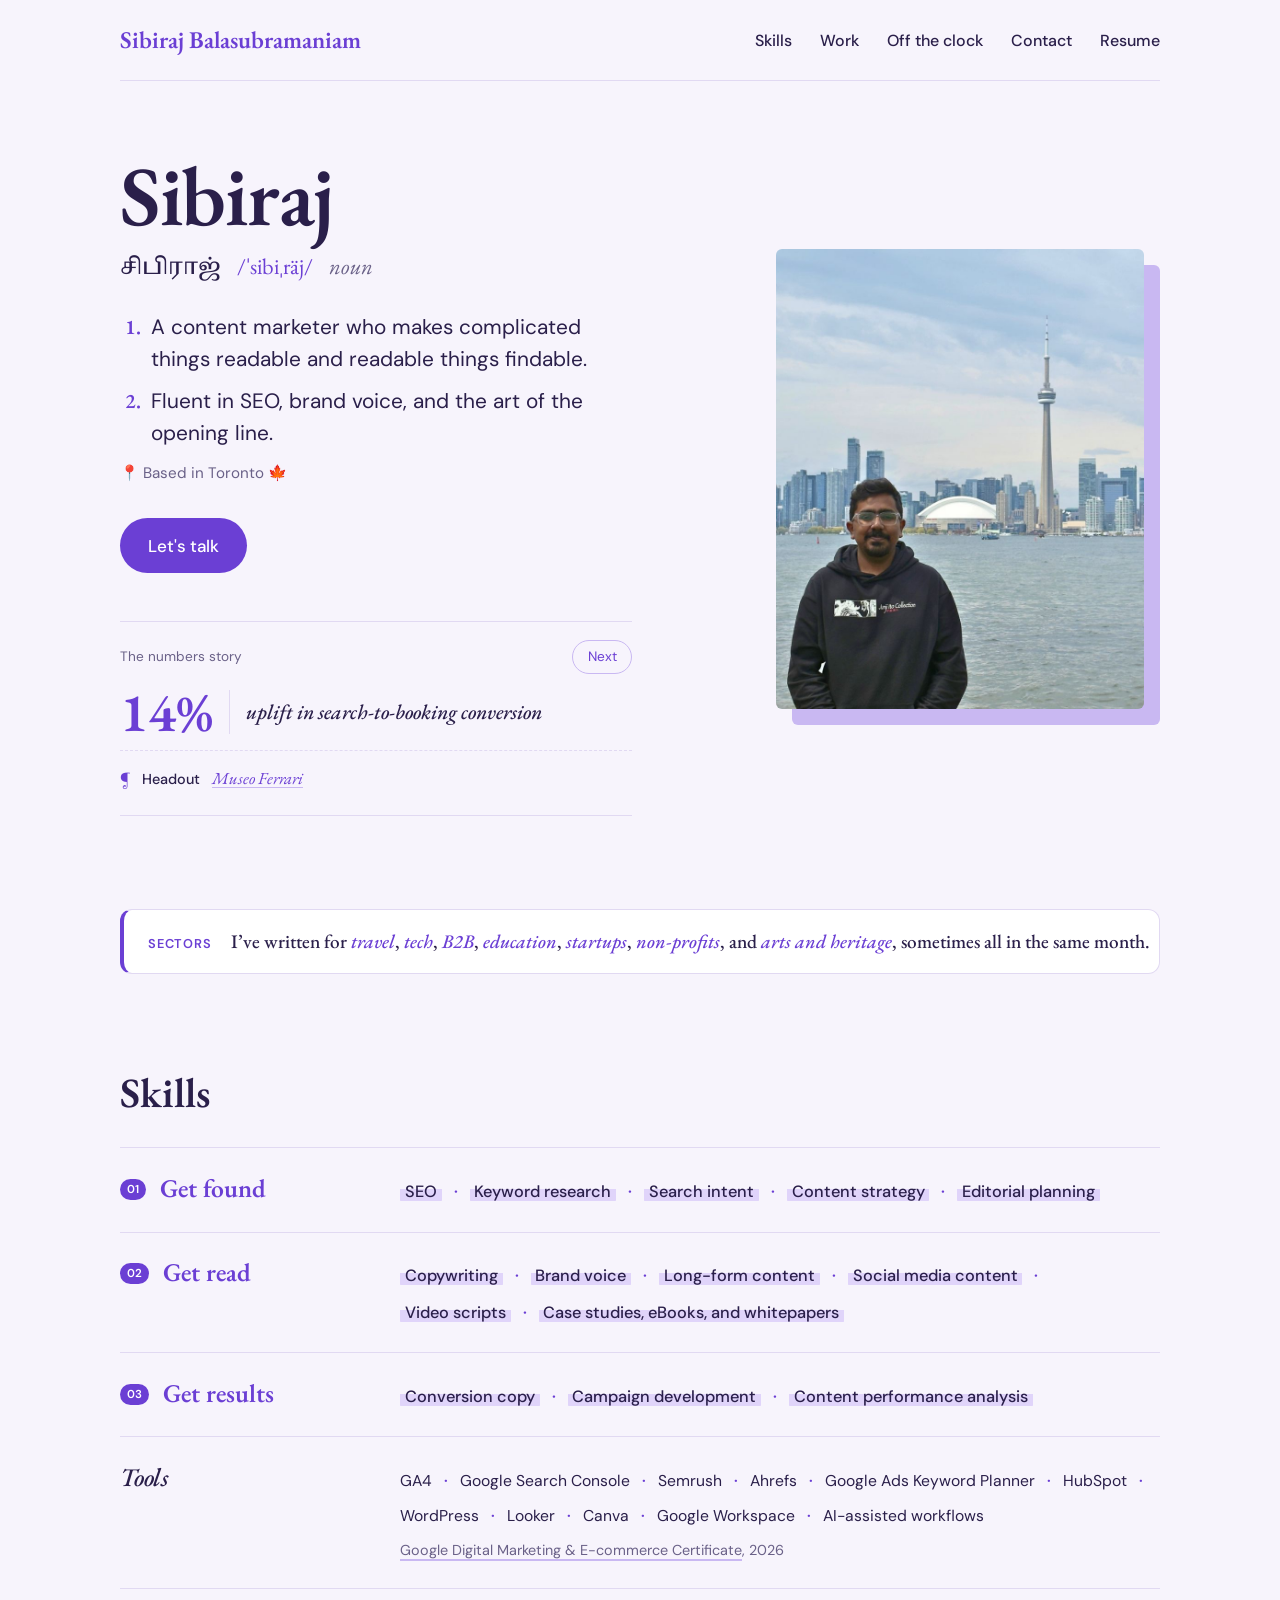
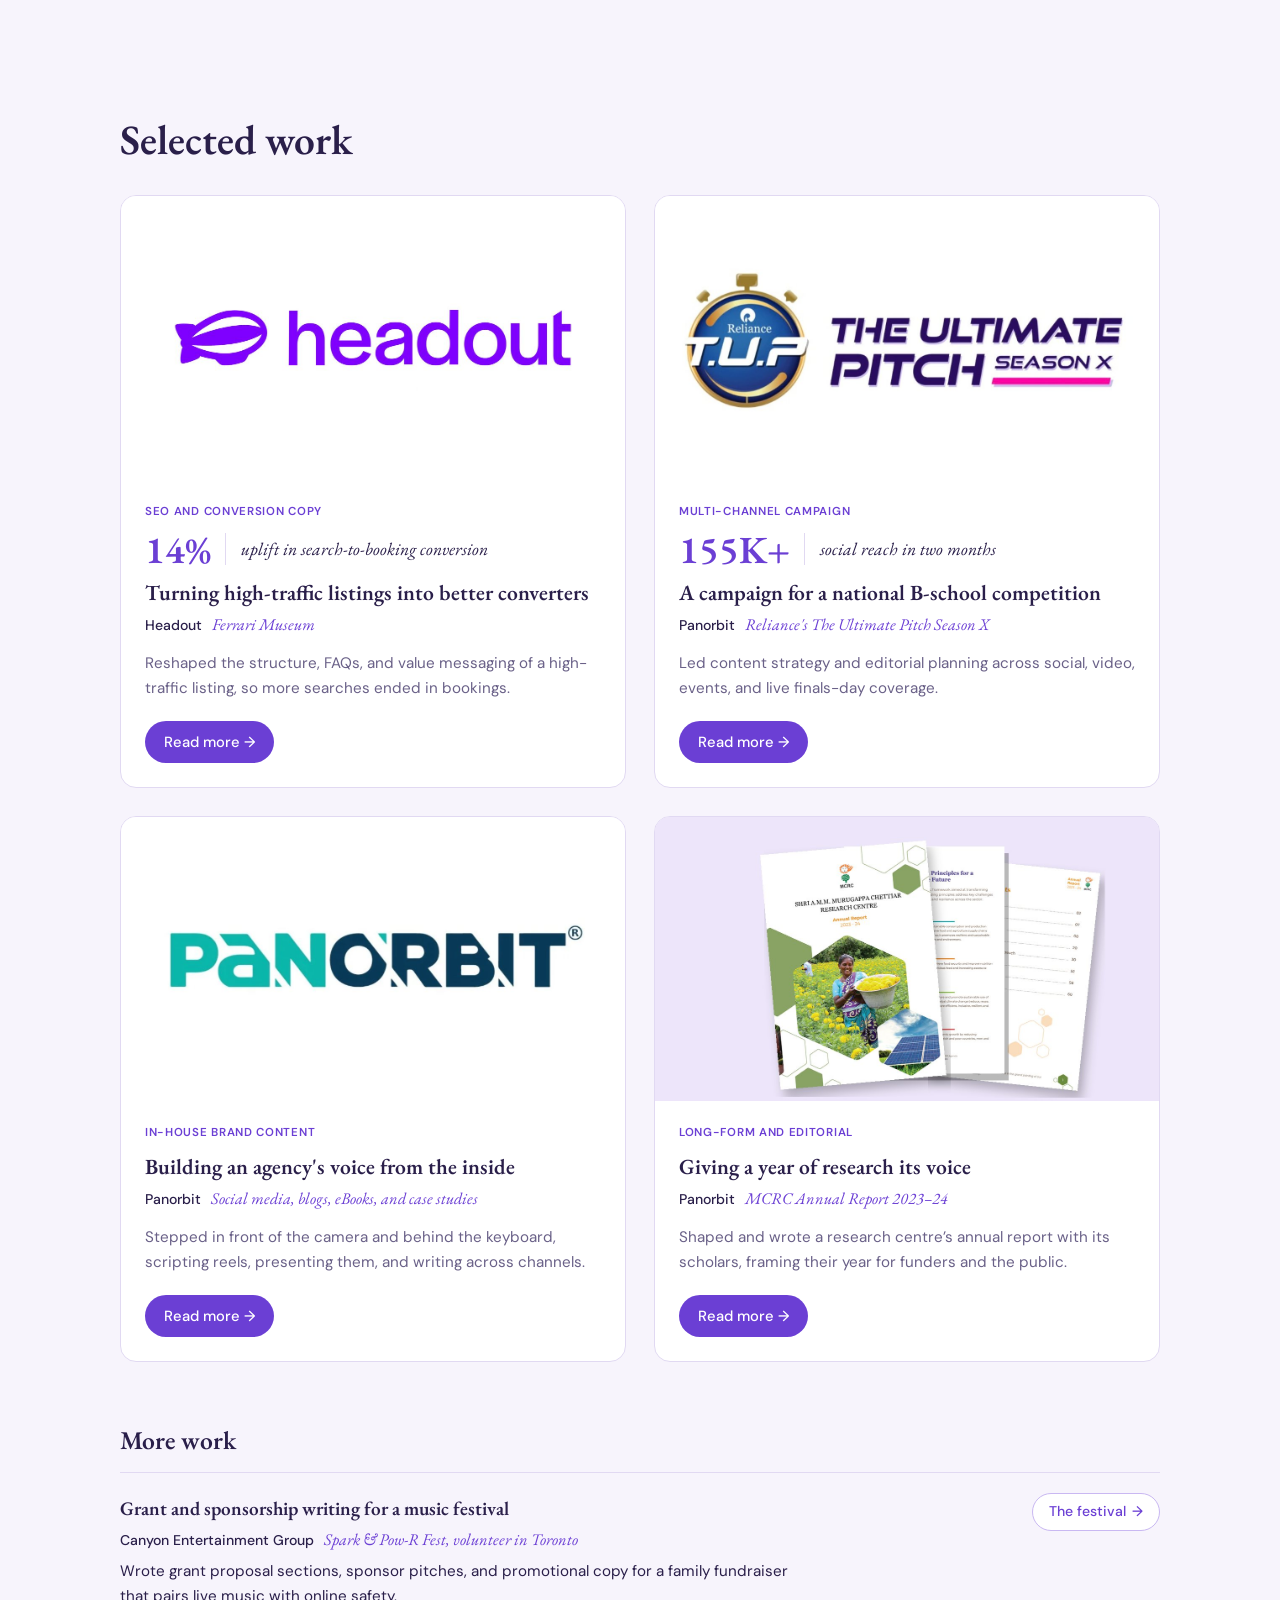
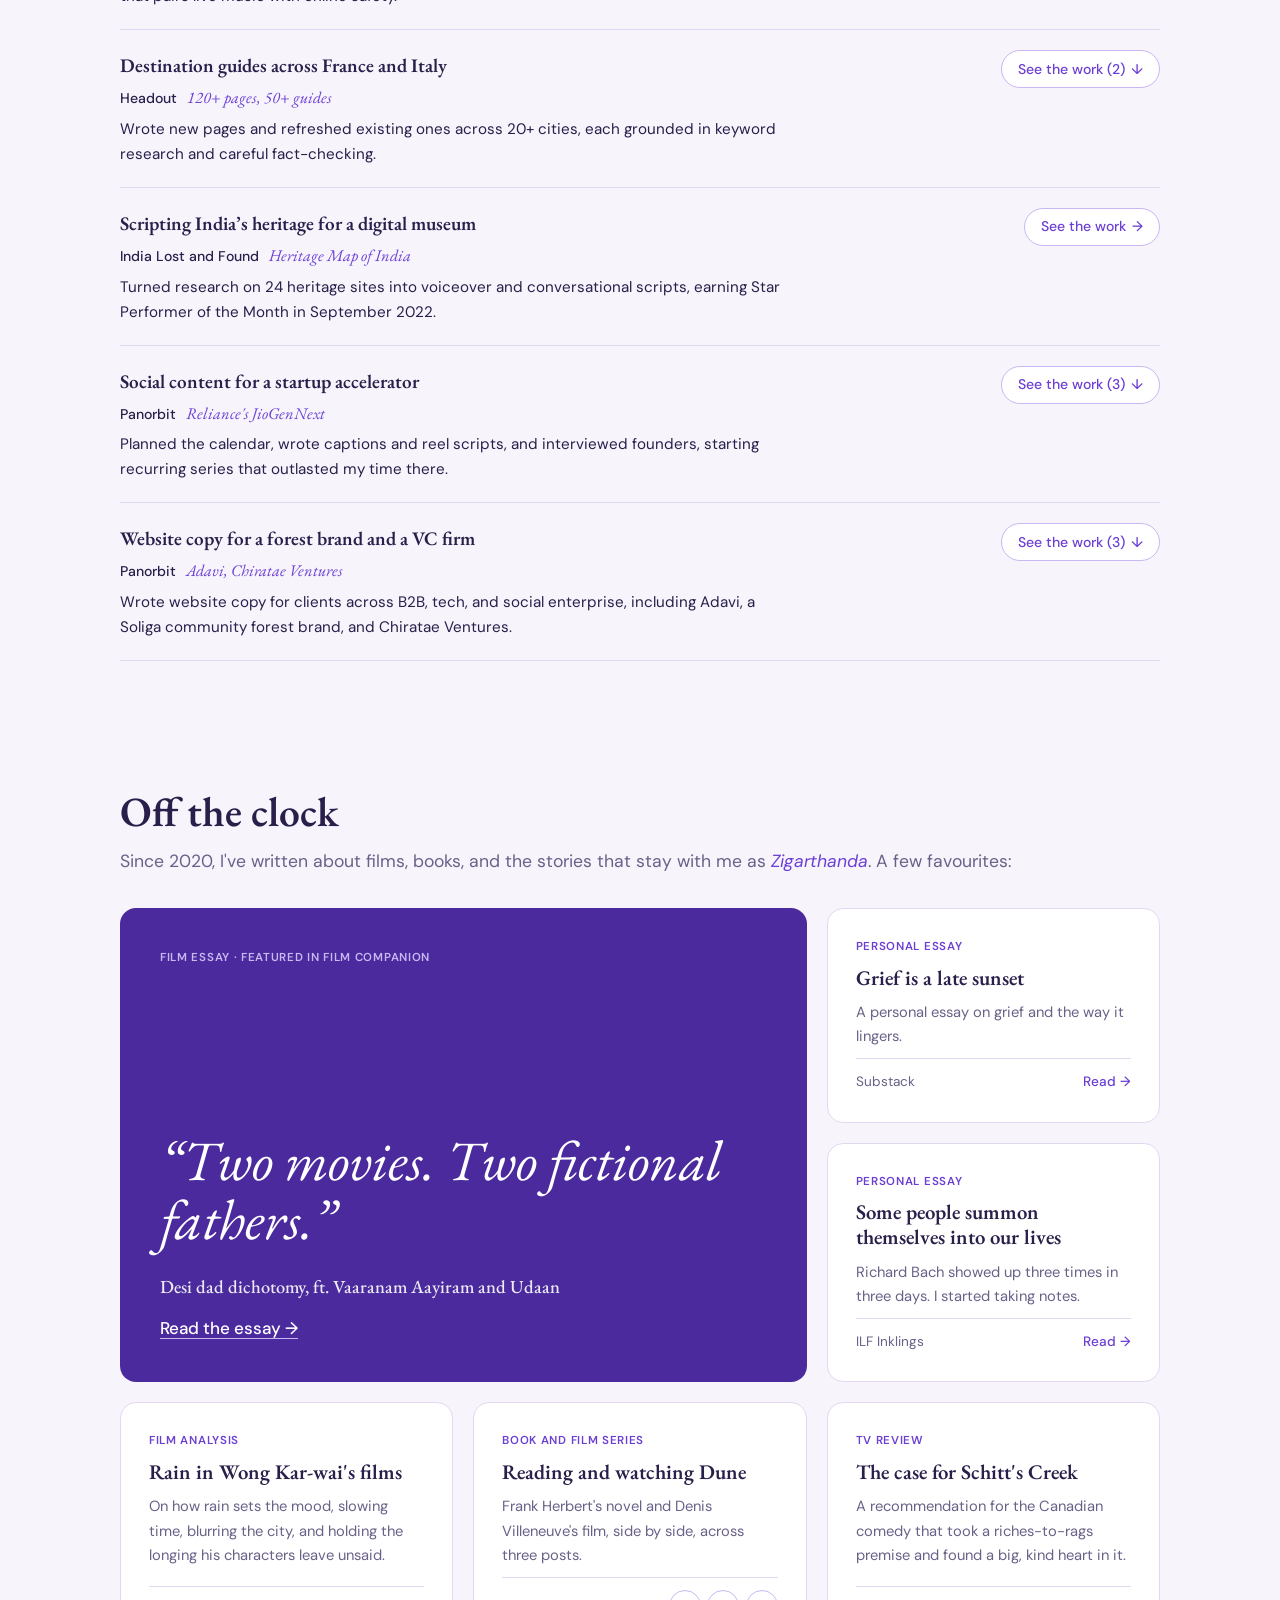
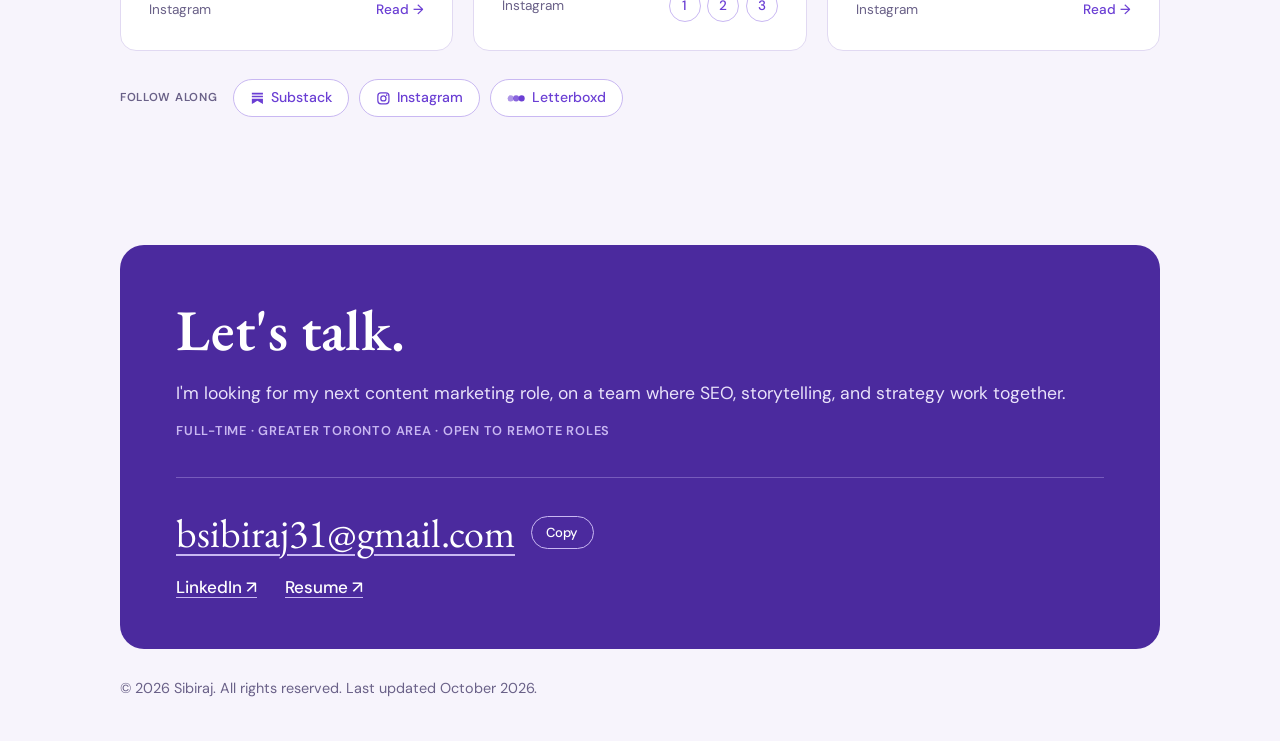
==== commit 8ec48fee: "Add project entry for digital museum scripting Added a new project entry for 'Scripting India’s heri" ====
--- a/index.html
+++ b/index.html
@@ -219,6 +219,22 @@
           </li>
           <li>
             <div>
+              <span class="more-title">Scripting India’s heritage for a digital museum</span>
+              <span class="work-attr"><span class="work-company">India Lost and Found</span> <cite class="work-project">Heritage Map of India</cite></span>
+              <p>Turned research on 24 heritage sites into voiceover and conversational scripts, earning Star Performer of the Month in September 2022.</p>
+            </div>
+            <div class="more-links">
+              <button type="button" class="more-btn more-gallery-open">See the work <span class="more-arrow" aria-hidden="true">&rarr;</span></button>
+            </div>
+            <!-- Heritage Map samples: shown in the pop-up gallery -->
+            <div class="more-gallery" hidden>
+              <figure><a class="gallery-frame" href="assets/ilf-sample-1.jpg"><img src="assets/ilf-sample-1.jpg" alt="Voiceover script, Basilica of Bom Jesus, Goa" loading="lazy"></a><figcaption>Voiceover script, Basilica of Bom Jesus, Goa</figcaption></figure>
+              <figure><a class="gallery-frame" href="assets/ilf-sample-2.jpg"><img src="assets/ilf-sample-2.jpg" alt="Conversational script, Triumph of Labour statue, Chennai" loading="lazy"></a><figcaption>Conversational script, Triumph of Labour statue, Chennai</figcaption></figure>
+              <figure><a class="gallery-frame" href="assets/ilf-sample-3.jpg"><img src="assets/ilf-sample-3.jpg" alt="Voiceover script, Mayo College, Ajmer" loading="lazy"></a><figcaption>Voiceover script, Mayo College, Ajmer</figcaption></figure>
+            </div>
+          </li>
+          <li>
+            <div>
               <span class="more-title">Social content for a startup accelerator</span>
               <span class="work-attr"><span class="work-company">Panorbit</span> <cite class="work-project">Reliance's JioGenNext</cite></span>
                             <p>Planned the calendar, wrote captions and reel scripts, and interviewed founders, starting recurring series that outlasted my time there.</p>
@@ -247,23 +263,7 @@
               </div>
             </div>
           </li>
-          <li>
-            <div>
-              <span class="more-title">Scripting India’s heritage for a digital museum</span>
-              <span class="work-attr"><span class="work-company">India Lost and Found</span> <cite class="work-project">Heritage Map of India</cite></span>
-              <p>Turned research on 24 heritage sites into voiceover and conversational scripts, earning Star Performer of the Month in September 2022.</p>
-            </div>
-            <div class="more-links">
-              <button type="button" class="more-btn more-gallery-open">See the work <span class="more-arrow" aria-hidden="true">&rarr;</span></button>
-            </div>
-            <!-- Heritage Map samples: shown in the pop-up gallery -->
-            <div class="more-gallery" hidden>
-              <figure><a class="gallery-frame" href="assets/ilf-sample-1.jpg"><img src="assets/ilf-sample-1.jpg" alt="Voiceover script, Basilica of Bom Jesus, Goa" loading="lazy"></a><figcaption>Voiceover script, Basilica of Bom Jesus, Goa</figcaption></figure>
-              <figure><a class="gallery-frame" href="assets/ilf-sample-2.jpg"><img src="assets/ilf-sample-2.jpg" alt="Conversational script, Triumph of Labour statue, Chennai" loading="lazy"></a><figcaption>Conversational script, Triumph of Labour statue, Chennai</figcaption></figure>
-              <figure><a class="gallery-frame" href="assets/ilf-sample-3.jpg"><img src="assets/ilf-sample-3.jpg" alt="Voiceover script, Mayo College, Ajmer" loading="lazy"></a><figcaption>Voiceover script, Mayo College, Ajmer</figcaption></figure>
-            </div>
-          </li>
-        </ul>
+          </ul>
       </section>
       
             <!-- Personal work -->
--- a/style.css
+++ b/style.css
@@ -232,6 +232,9 @@
   font-size: 1.05rem;
   color: var(--purple);
 }
+.number-link { text-decoration: underline; text-decoration-color: var(--lilac); text-underline-offset: 3px; }
+.number-link:hover { text-decoration-color: var(--purple); }
+.number-link:hover .number-project { color: var(--purple-deep); }
 
 .numbers-next {
   background: none;
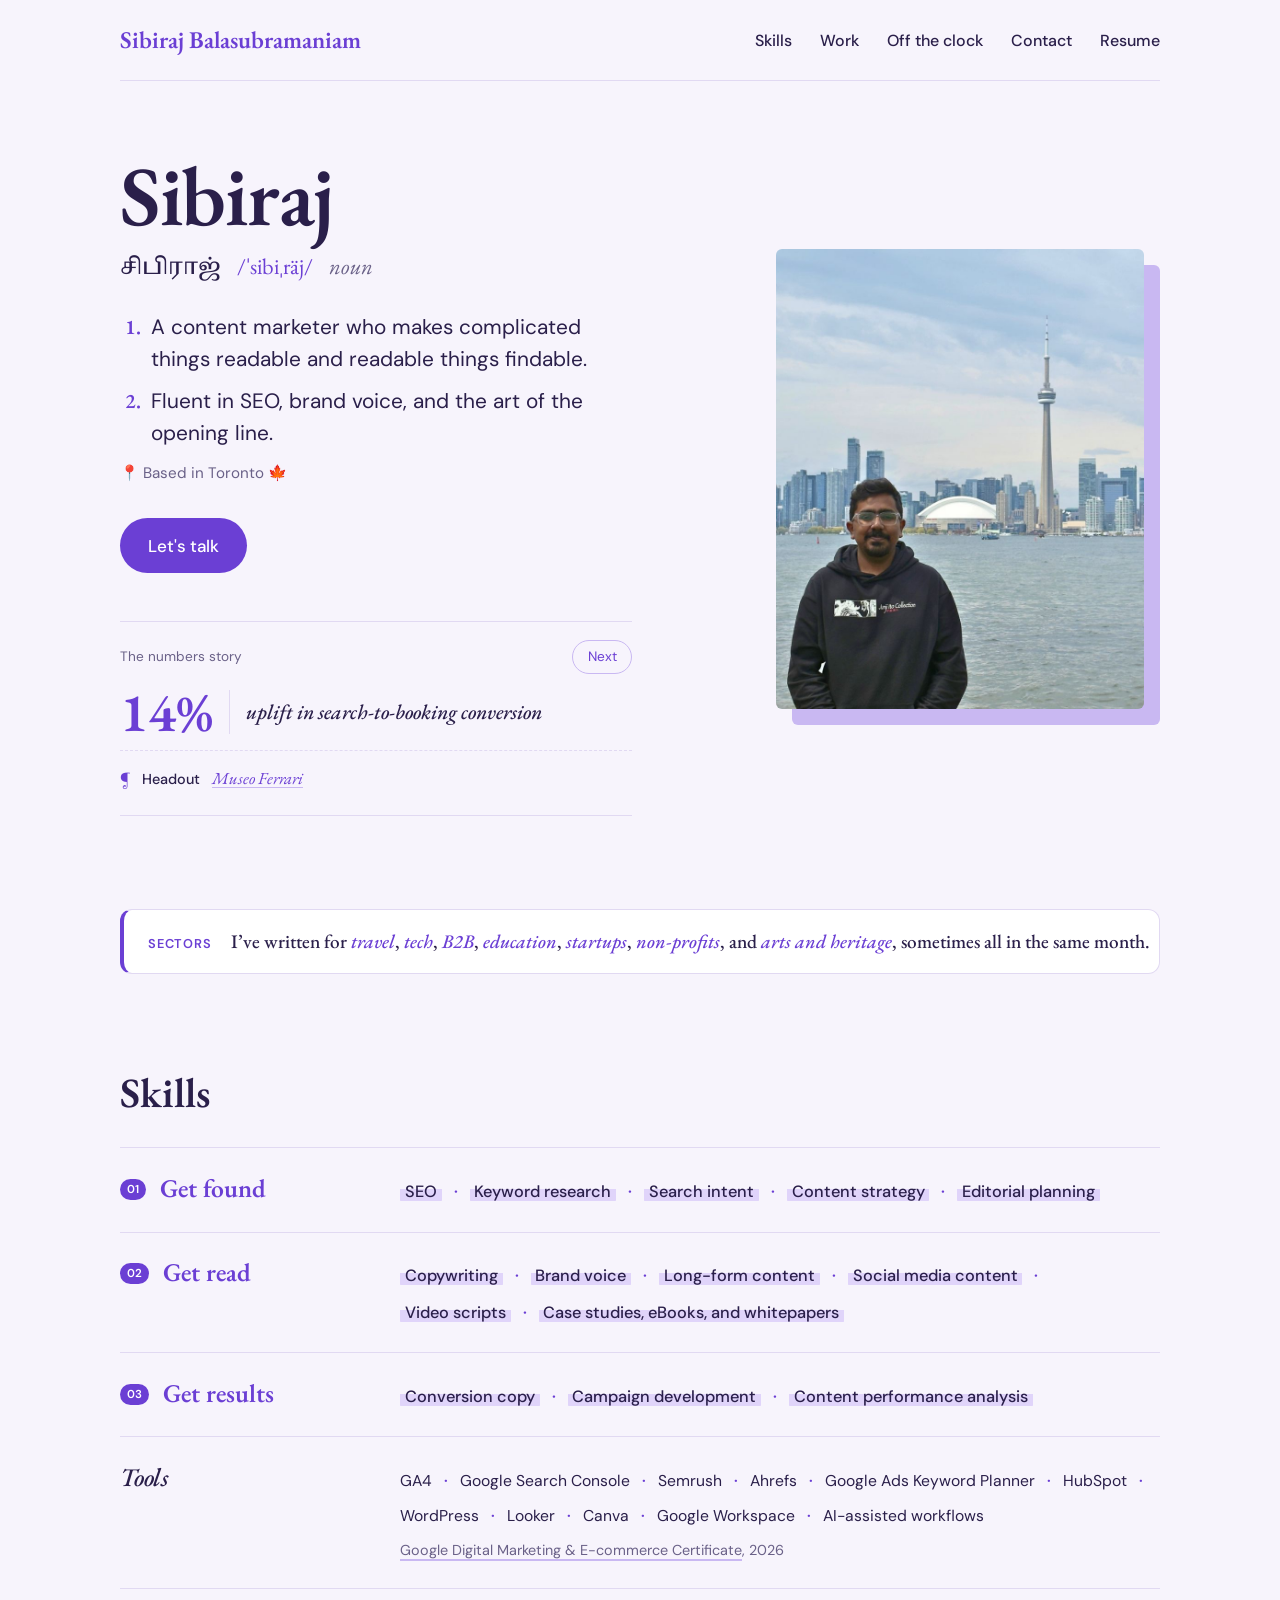
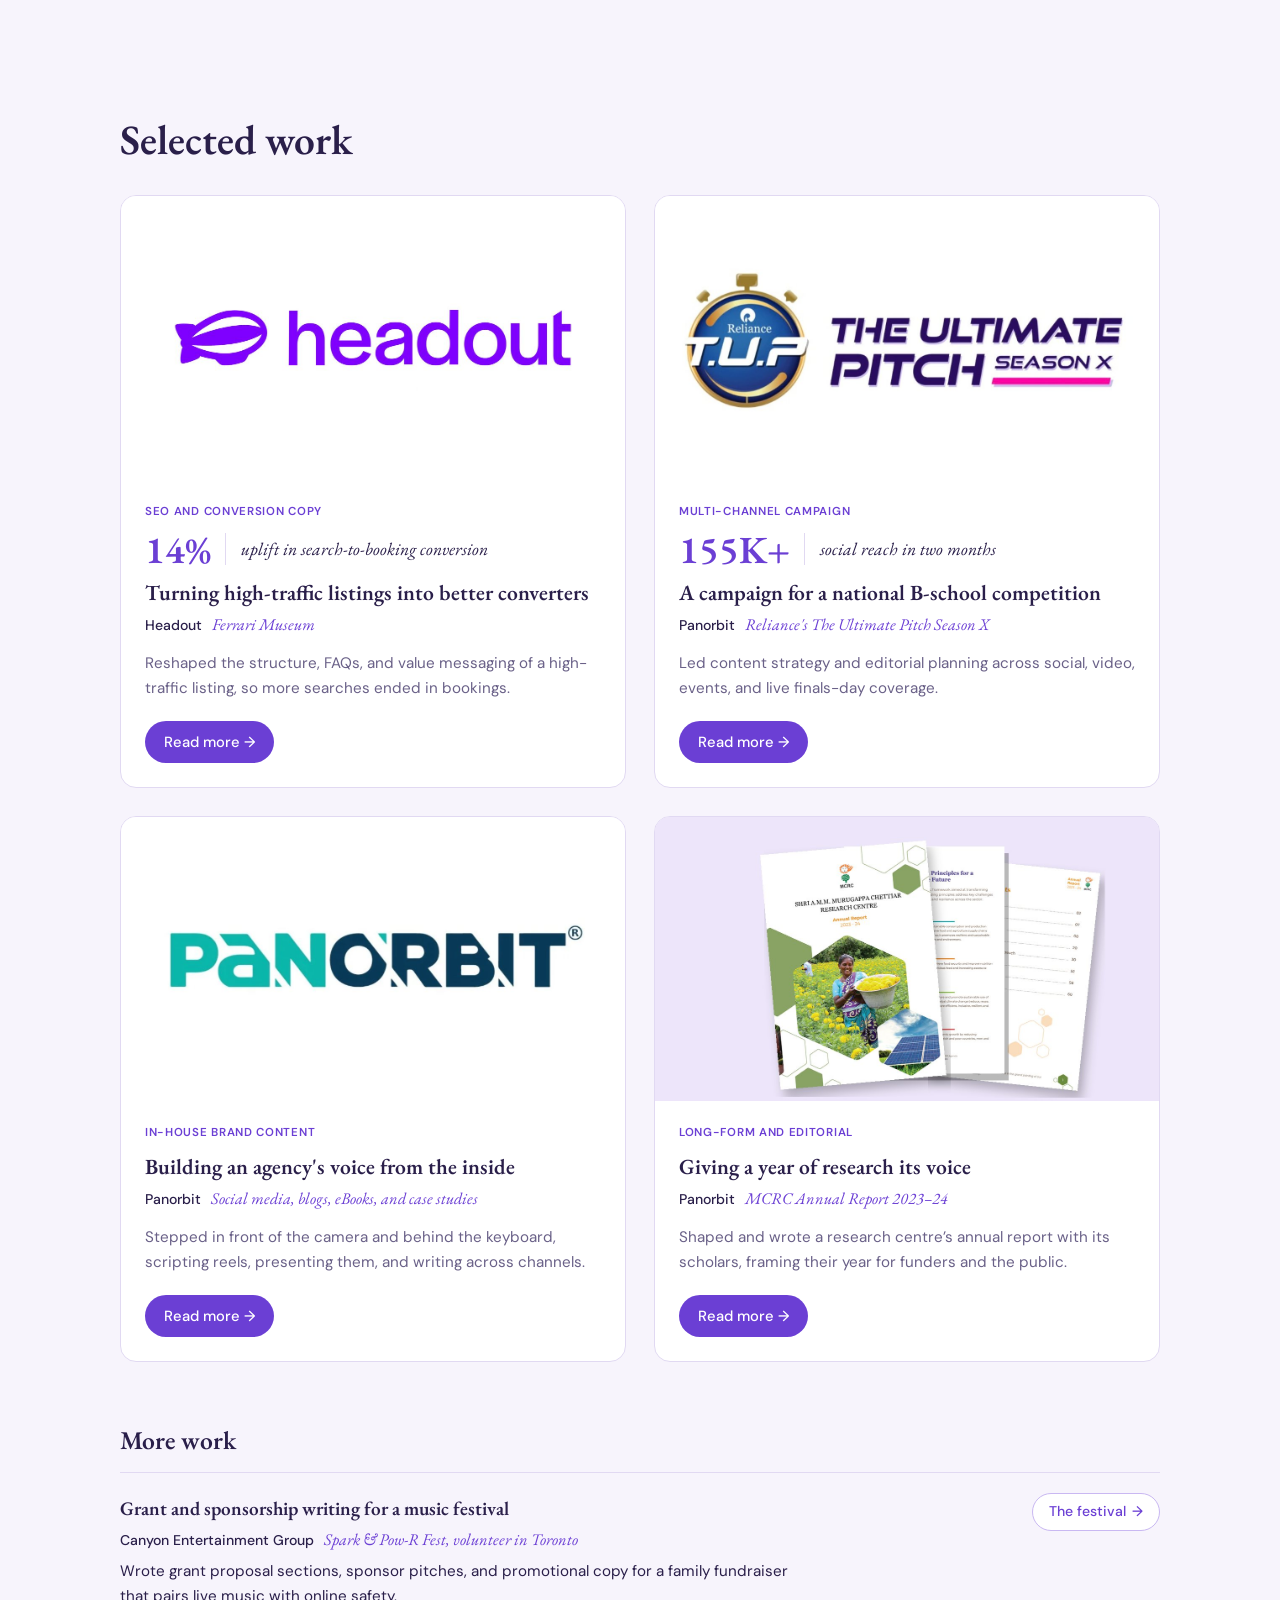
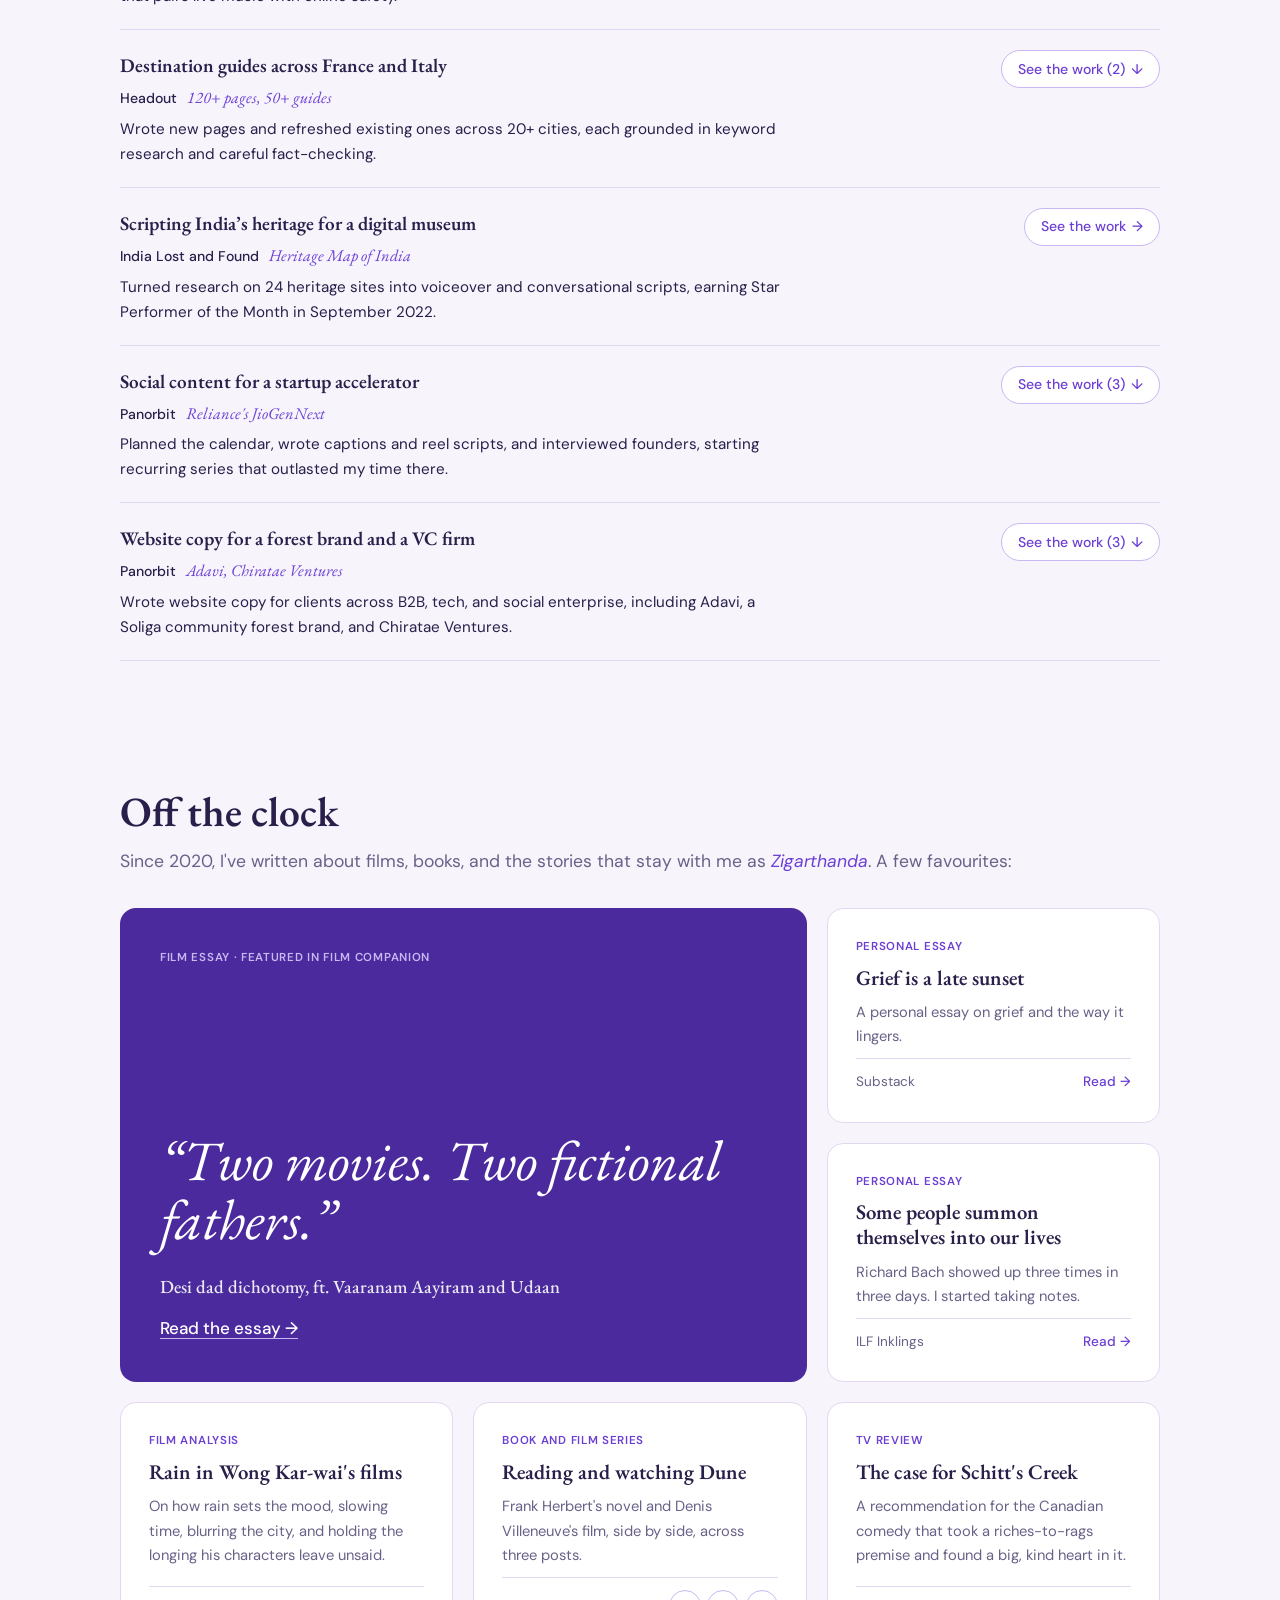
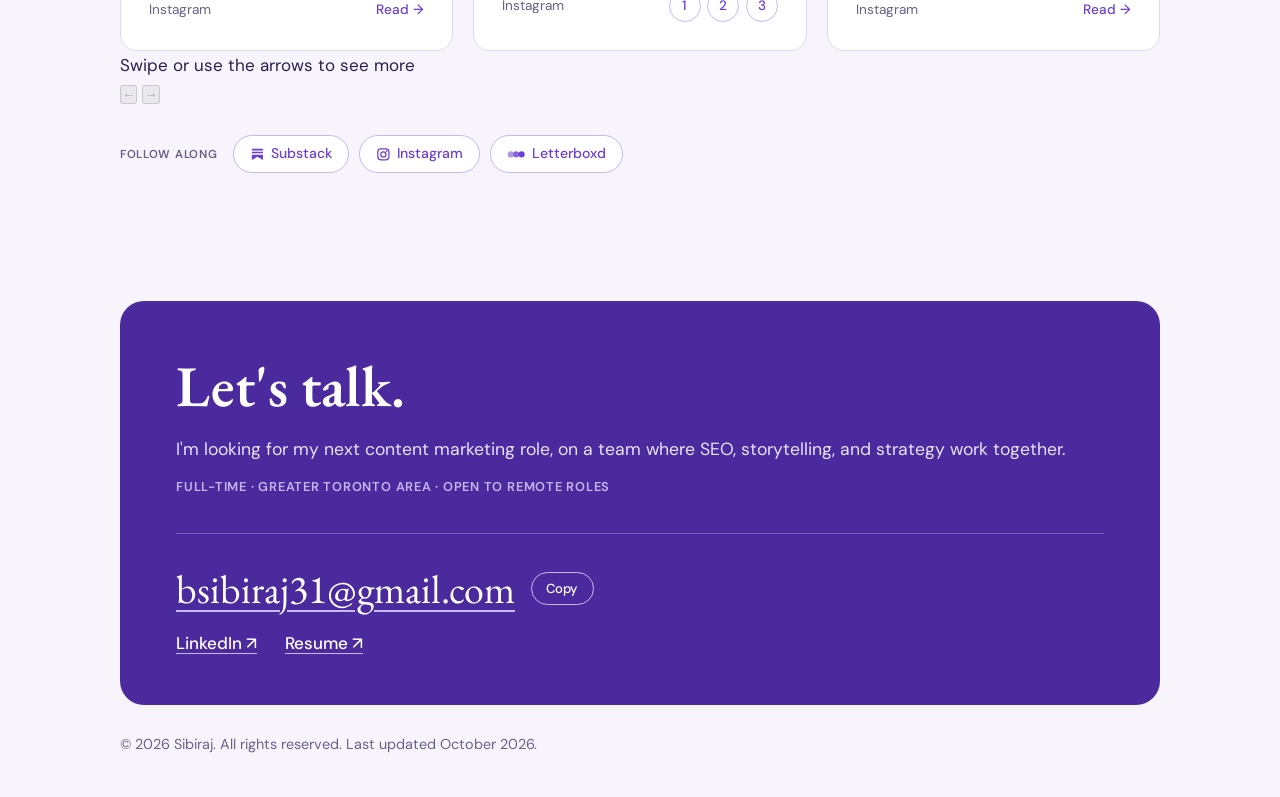
==== commit d615e7ef: "Add navigation arrows for essays shelf" ====
--- a/index.html
+++ b/index.html
@@ -323,7 +323,15 @@
             <span class="shelf-foot"><span>Instagram</span><span class="shelf-read">Read &rarr;</span></span>
           </a>
         </div>
-
+        
+        <div class="shelf-nav">
+          <p class="shelf-hint">Swipe or use the arrows to see more</p>
+          <div class="shelf-arrows">
+            <button type="button" class="shelf-arrow" data-dir="-1" aria-label="Previous essays">&larr;</button>
+            <button type="button" class="shelf-arrow" data-dir="1" aria-label="More essays">&rarr;</button>
+        </div>
+          
+        </div>
         <div class="shelf-follow">
           <span class="more-links-label">Follow along</span>
           <a class="more-btn" href="https://sibiusblack.substack.com/" target="_blank" rel="noopener"><svg class="pill-icon" viewBox="0 0 24 24" aria-hidden="true"><path fill="currentColor" d="M3 3h18v2.6H3zM3 7.7h18v2.6H3zM3 12.4h18V21l-9-5-9 5z"/></svg>Substack</a>
@@ -449,6 +457,32 @@
       });
     });
   </script>
-  
+
+  <script>
+    // Essays shelf: arrow buttons scroll one card at a time
+    (function () {
+      var shelf = document.querySelector('.shelf');
+      var arrows = document.querySelectorAll('.shelf-arrow');
+      if (!shelf || !arrows.length) return;
+      function step() {
+        var card = shelf.querySelector('.shelf-card');
+        return card ? card.getBoundingClientRect().width + 20 : shelf.clientWidth * 0.8;
+      }
+      function update() {
+        var max = shelf.scrollWidth - shelf.clientWidth - 2;
+        arrows[0].disabled = shelf.scrollLeft <= 2;
+        arrows[1].disabled = shelf.scrollLeft >= max;
+      }
+      arrows.forEach(function (btn) {
+        btn.addEventListener('click', function () {
+          shelf.scrollBy({ left: step() * Number(btn.dataset.dir), behavior: 'smooth' });
+        });
+      });
+      shelf.addEventListener('scroll', update, { passive: true });
+      window.addEventListener('resize', update);
+      update();
+    })();
+  </script>
+    
 </body>
 </html>
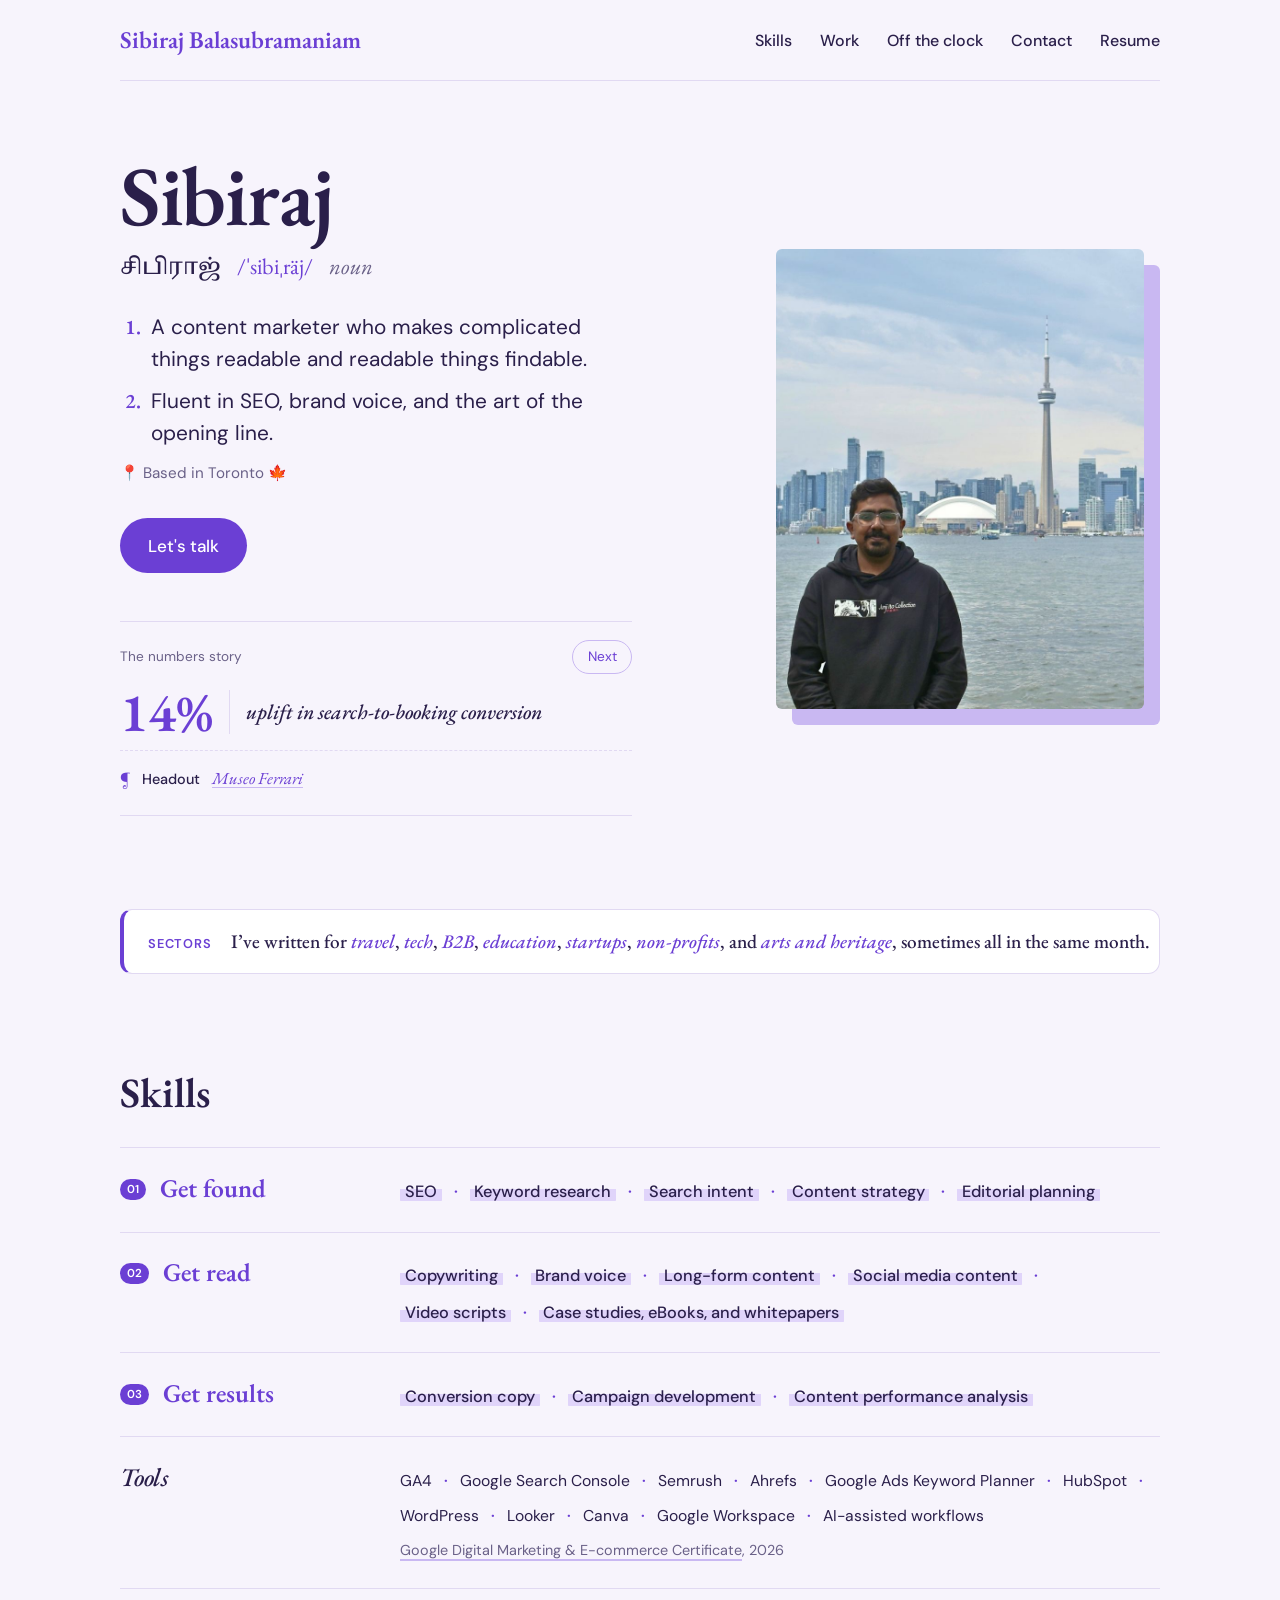
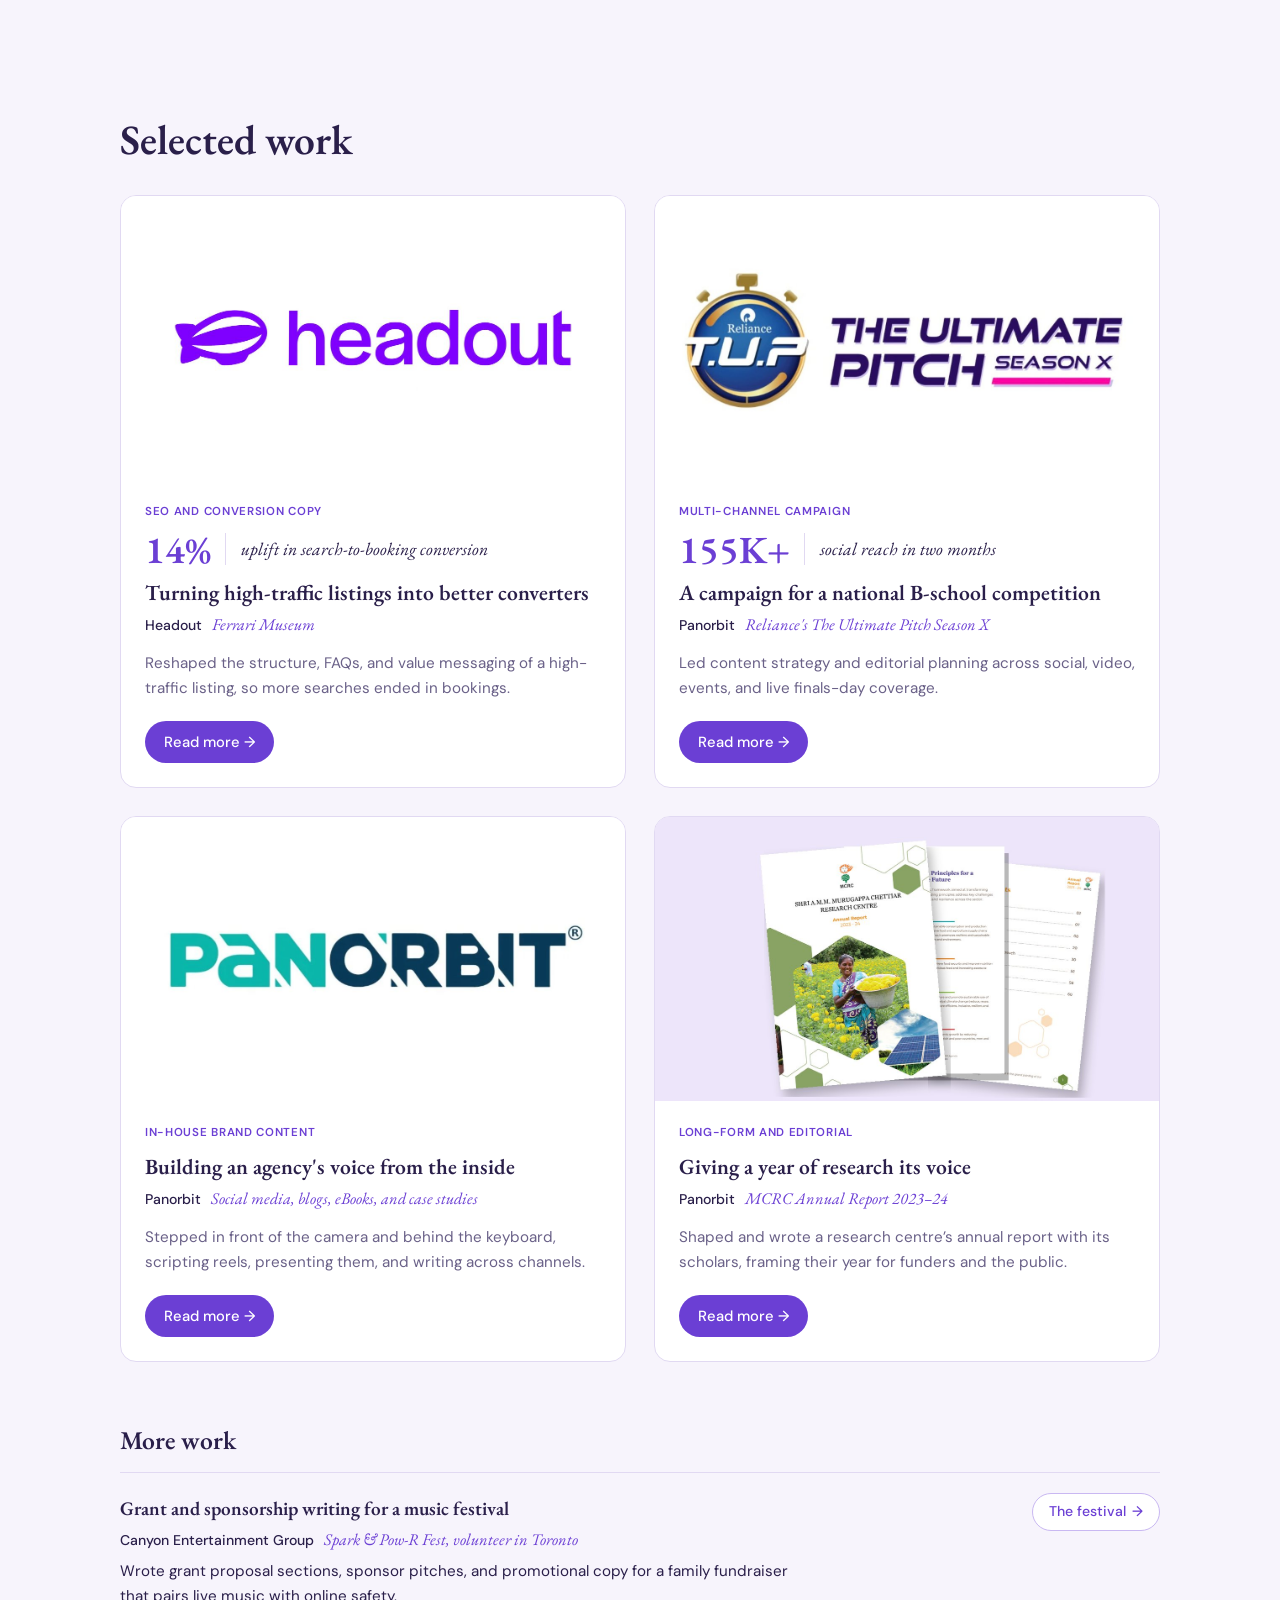
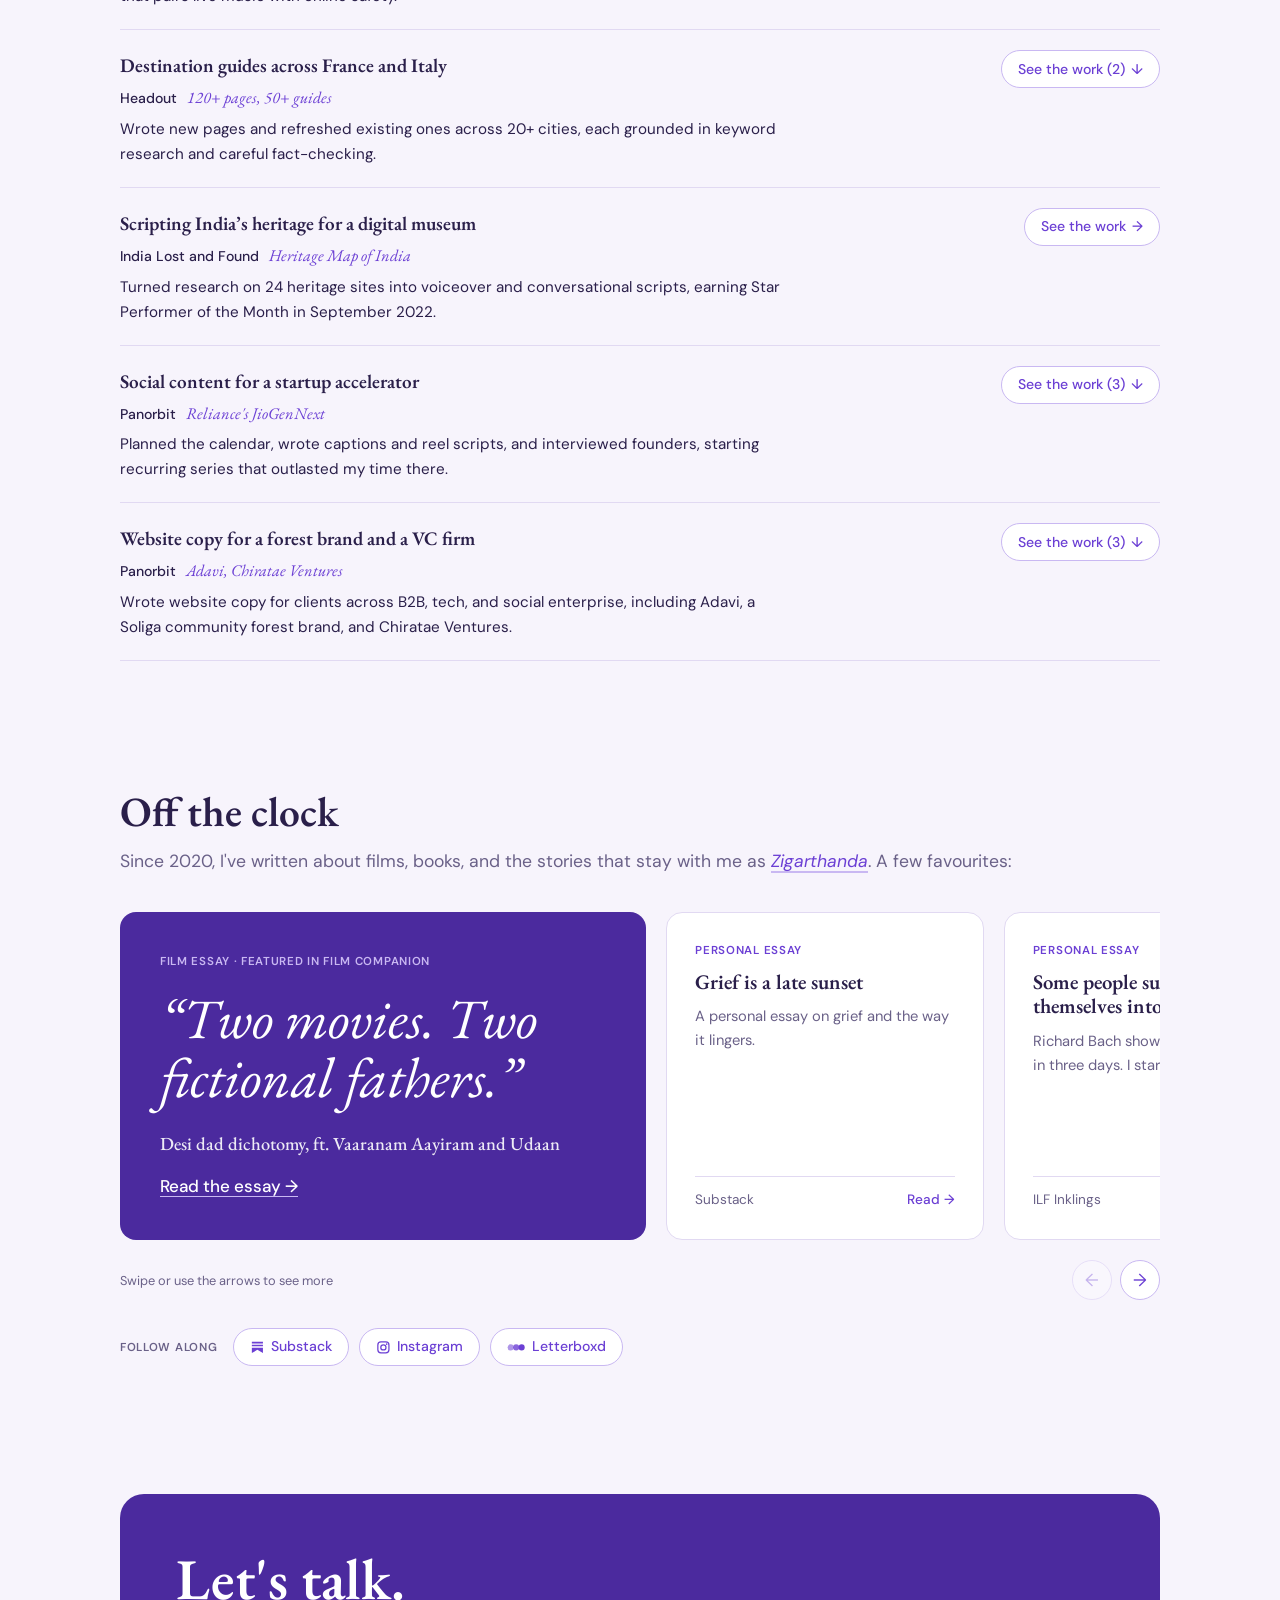
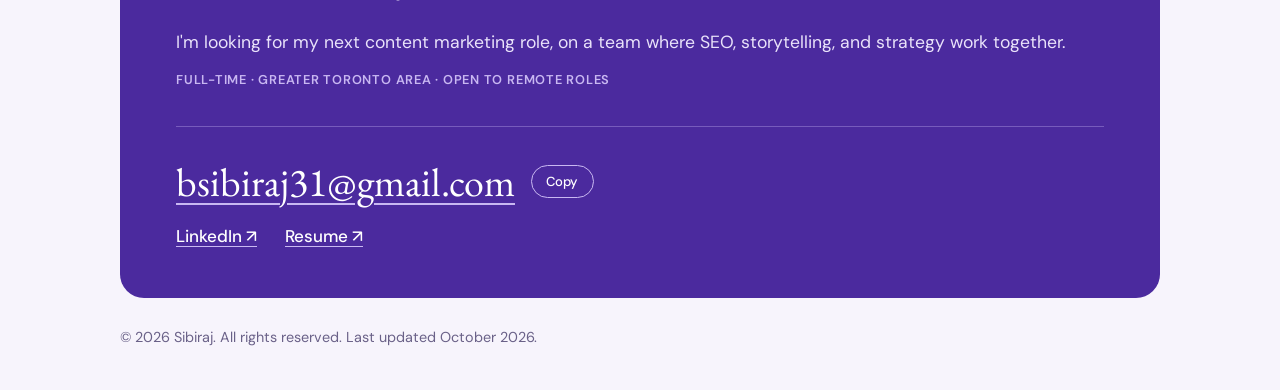
==== commit 3f631c40: "Add link to Zigarthanda's Instagram in personal section Updated personal section to link to Zigartha" ====
--- a/index.html
+++ b/index.html
@@ -270,7 +270,7 @@
       <section class="section" id="personal">
         <div class="side-head">
           <h2>Off the clock</h2>
-          <p>Since 2020, I've written about films, books, and the stories that stay with me as <em>Zigarthanda</em>. A few favourites:</p>
+          <p>Since 2020, I've written about films, books, and the stories that stay with me as <a class="pen-name" href="https://www.instagram.com/zigarthanda" target="_blank" rel="noopener"><em>Zigarthanda</em></a>. A few favourites:</p>
         </div>
 
         <div class="shelf">
--- a/style.css
+++ b/style.css
@@ -939,14 +939,31 @@
 .side-head h2 { margin-bottom: 0.75rem; }
 .side-head p { max-width: 62rem; font-size: 1.1rem; color: var(--muted); }
 .side-head em { color: var(--purple); }
-.shelf { display: grid; grid-template-columns: repeat(3, minmax(0, 1fr)); gap: 1.25rem; }
+.shelf {
+  display: flex; gap: 1.25rem;
+  overflow-x: auto; scroll-snap-type: x mandatory; scroll-behavior: smooth; -webkit-overflow-scrolling: touch;
+  padding: 0.25rem 0 1rem; scrollbar-width: none;
+}
+.shelf::-webkit-scrollbar { display: none; }
+.shelf > * { flex: 0 0 calc((100% - 2.5rem) / 3.15); scroll-snap-align: start; }
+.shelf > .shelf-feature { flex-basis: calc((100% - 2.5rem) / 1.9); }
+.shelf-nav { display: flex; align-items: center; justify-content: space-between; gap: 1rem; margin-top: 0.25rem; }
+.shelf-arrows { display: flex; gap: 0.5rem; }
+.shelf-arrow {
+  width: 2.5rem; height: 2.5rem; border-radius: 50%; display: inline-grid; place-items: center;
+  font: inherit; font-size: 1.1rem; color: var(--purple); background: #FFFFFF;
+  border: 1.5px solid var(--lilac); cursor: pointer; transition: background 0.2s ease, border-color 0.2s ease, opacity 0.2s ease;
+}
+.shelf-arrow:hover { border-color: var(--purple); background: var(--bg-soft); }
+.shelf-arrow:disabled { opacity: 0.35; cursor: default; }
+.shelf-arrow:focus-visible { outline: 3px solid var(--purple); outline-offset: 3px; }
 .shelf-feature, .shelf-card {
   display: flex; flex-direction: column; gap: 0.6rem;
   border-radius: 16px; padding: 1.75rem; text-decoration: none; color: var(--ink);
   transition: transform 0.2s ease, box-shadow 0.2s ease;
 }
 .shelf-feature {
-  grid-column: span 2; grid-row: span 2; justify-content: flex-end;
+  justify-content: flex-end;
   background: var(--purple-deep); color: #FFFFFF; padding: 2.5rem;
 }
 .shelf-card { background: #FFFFFF; border: 1px solid var(--rule); }
@@ -971,6 +988,7 @@
 .pill-icon--wide { width: 1.3em; }
 .shelf-follow { display: flex; flex-wrap: wrap; align-items: center; gap: 0.6rem; margin-top: 1.75rem; }
 .shelf-follow .more-links-label { margin-right: 0.4rem; font-size: 0.72rem; font-weight: 600; letter-spacing: 0.06em; text-transform: uppercase; color: var(--muted); }
+.shelf-hint { font-size: 0.8rem; color: var(--muted); }
 
 /* ---------- Footer / contact ---------- */
 .site-footer { padding: 4rem 0 2.5rem; scroll-margin-top: 1rem; }
@@ -1042,8 +1060,11 @@
   .cs-pager-next .cs-pager-thumb { order: 0; }
   .skill-row { grid-template-columns: 1fr; gap: 0.6rem; padding: 1.3rem 0; }
   .skill-cert { grid-column: 1; margin-top: 0; }
-  .shelf { grid-template-columns: 1fr; }
-  .shelf-feature { grid-column: auto; grid-row: auto; padding: 2rem 1.5rem; }  .site-nav ul { gap: 1.25rem; }
+  .shelf { gap: 0.9rem; margin: 0 -1.5rem; padding: 0.25rem 1.5rem 1rem; scroll-padding: 0 1.5rem; }
+  .shelf > *, .shelf > .shelf-feature { flex-basis: 82%; }
+  .shelf-feature { padding: 2rem 1.5rem; }
+  .shelf-feature .shelf-quote { font-size: 2rem; }
+  .site-nav ul { gap: 1.25rem; }
   html { scroll-padding-top: 8rem; }
   .contact-card { padding: 2.25rem 1.5rem; border-radius: 18px; }
   .contact-card--compact { grid-template-columns: 1fr; row-gap: 0.75rem; }
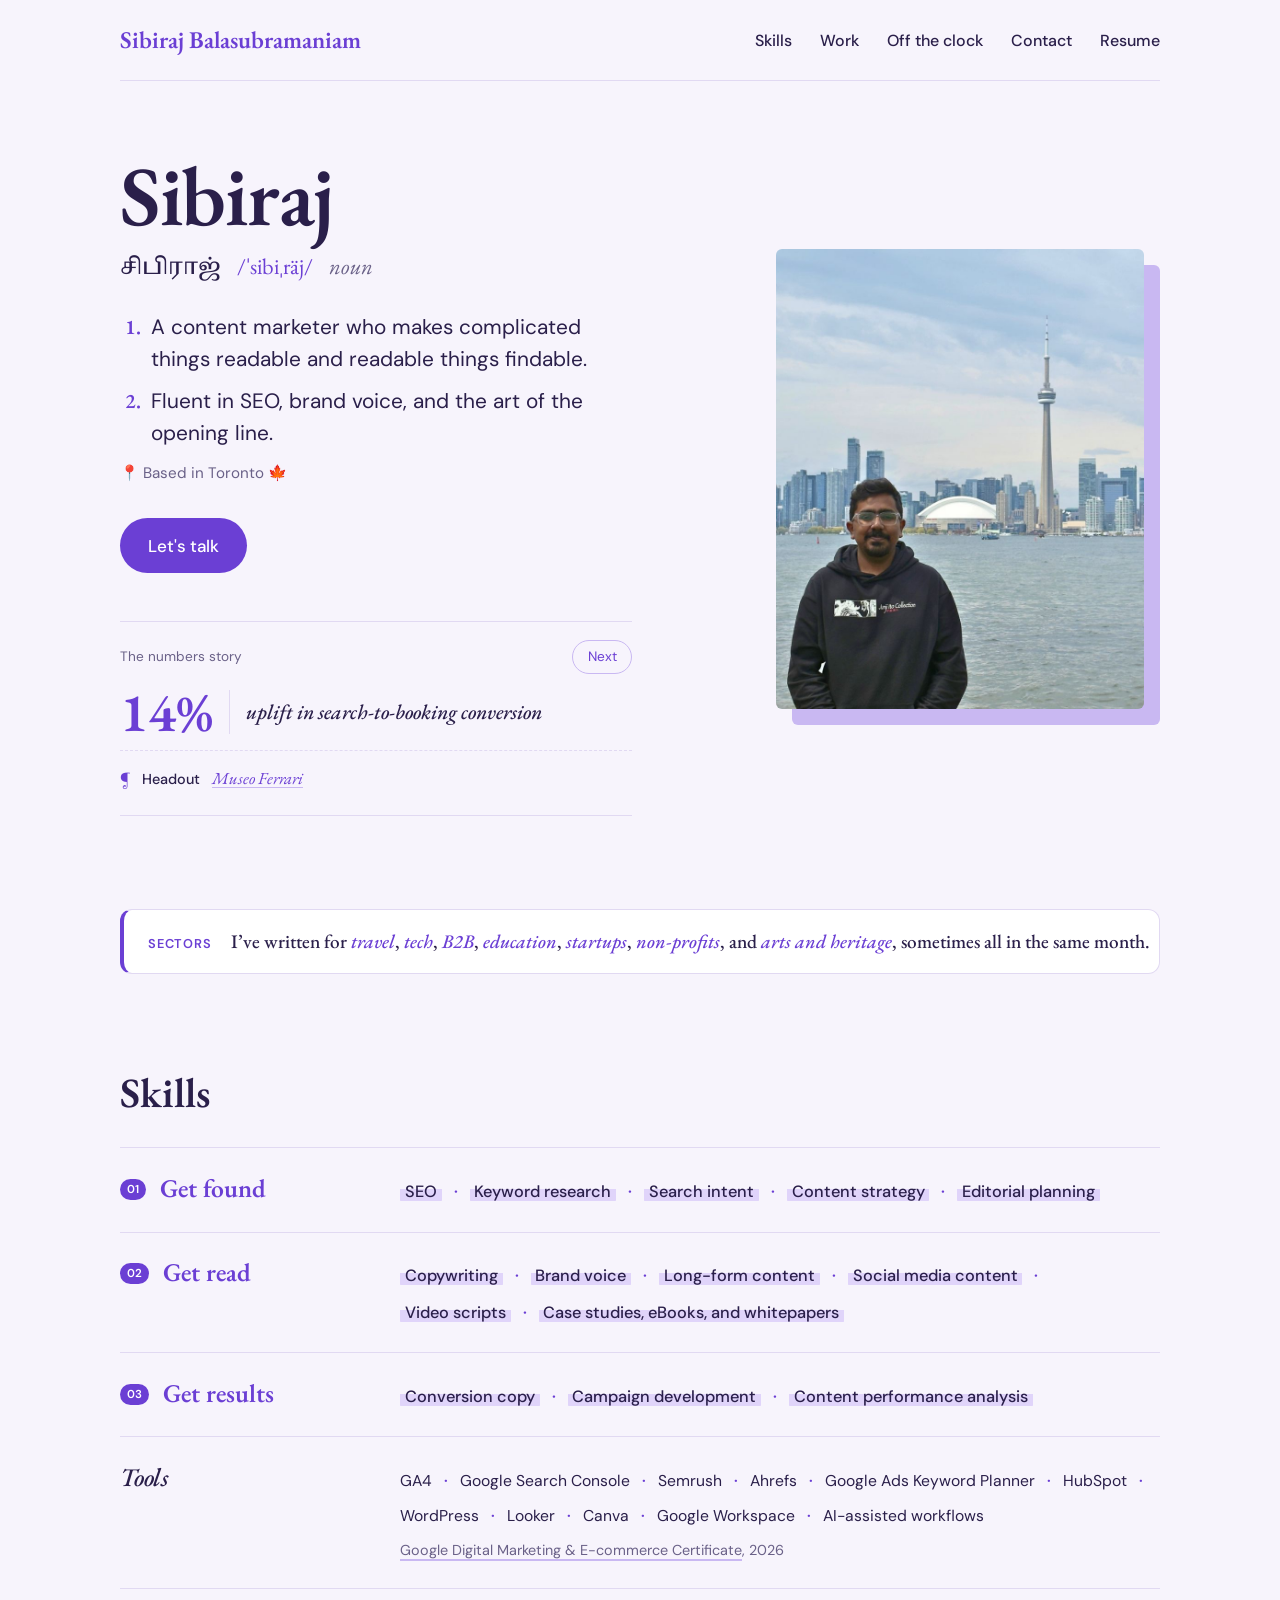
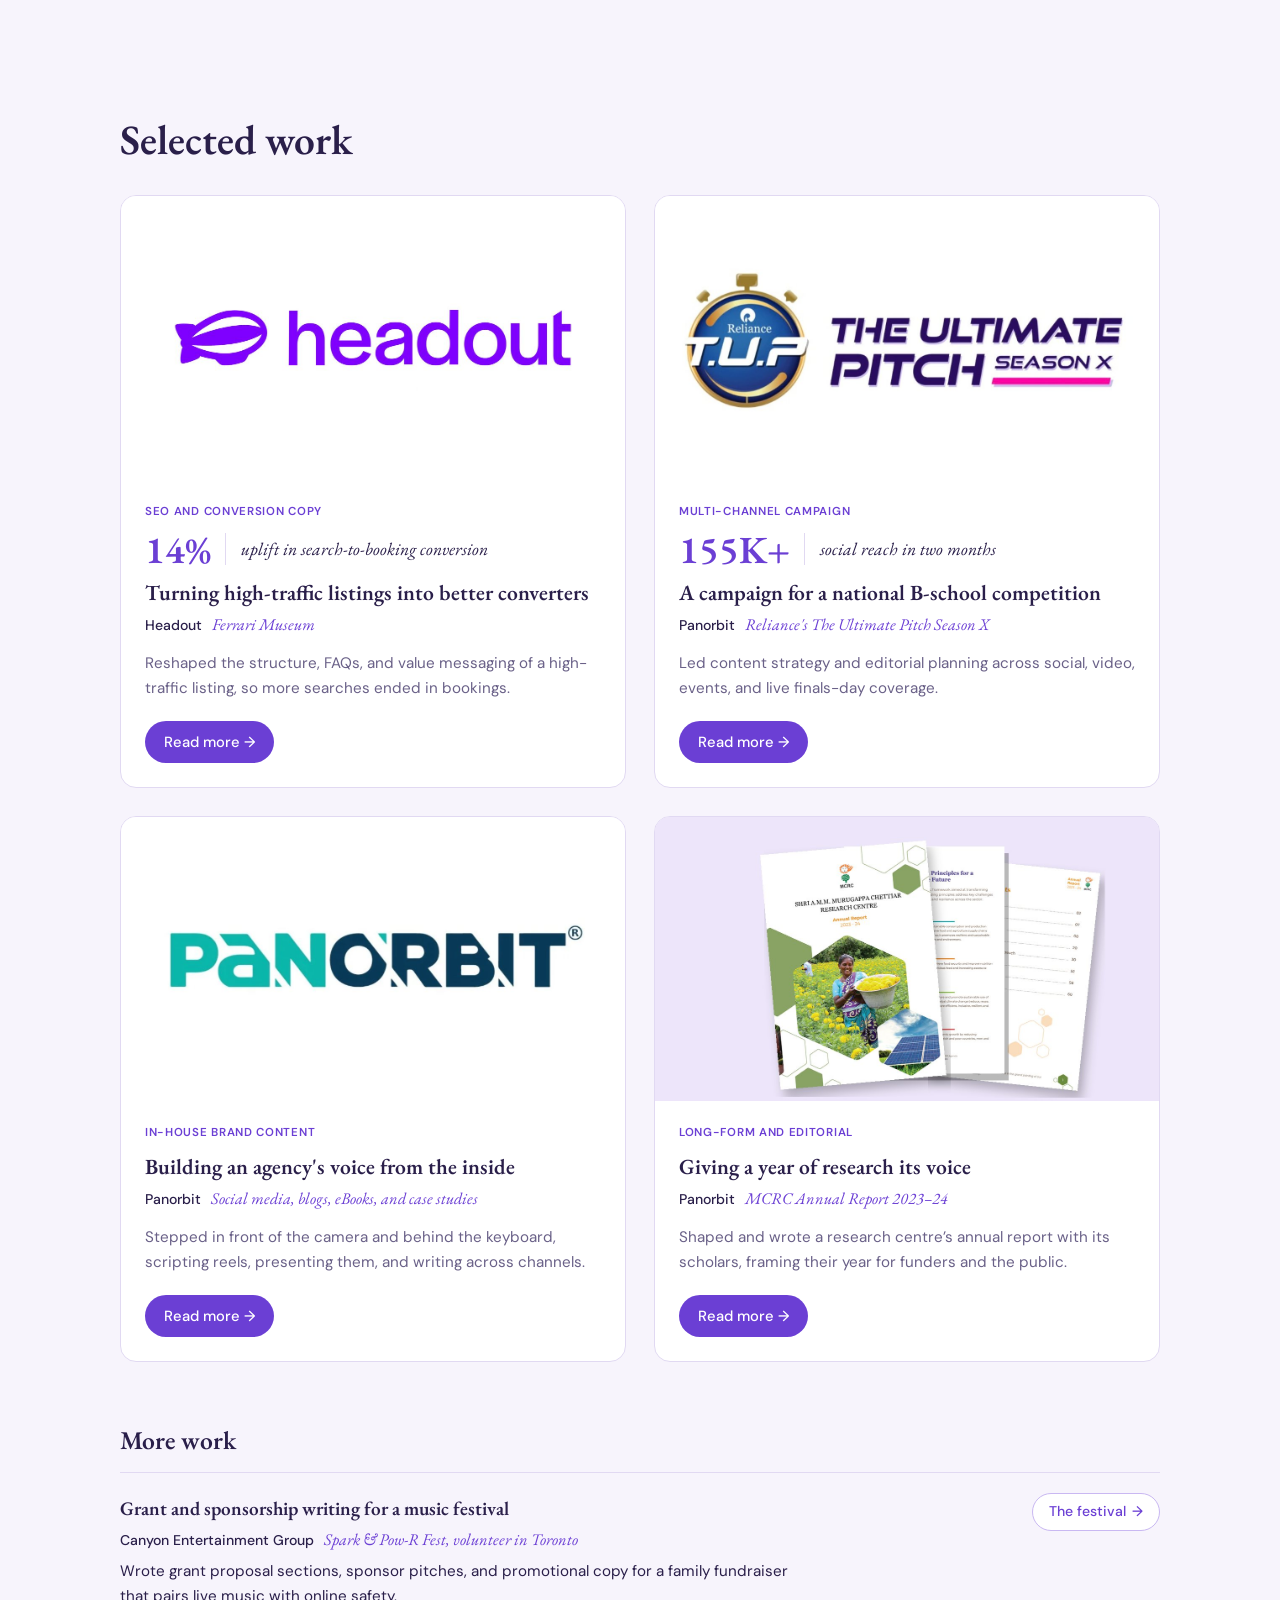
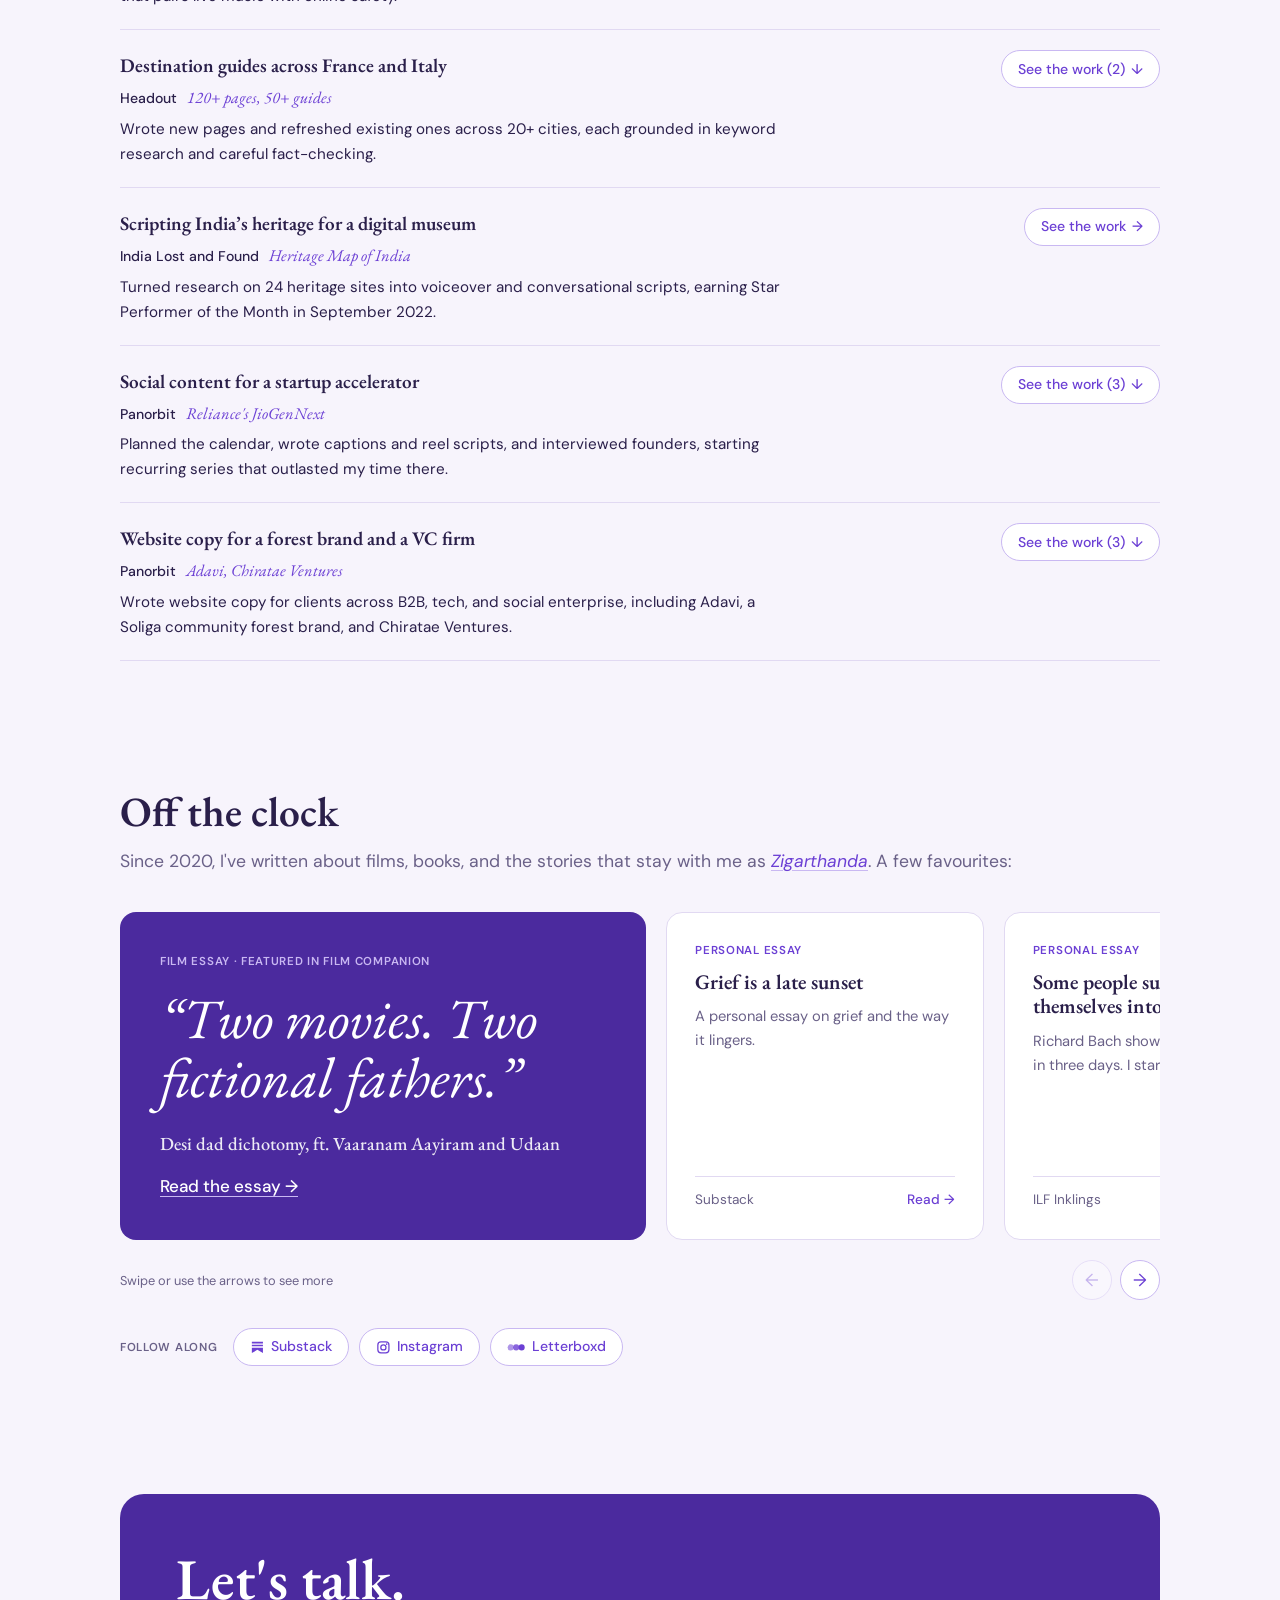
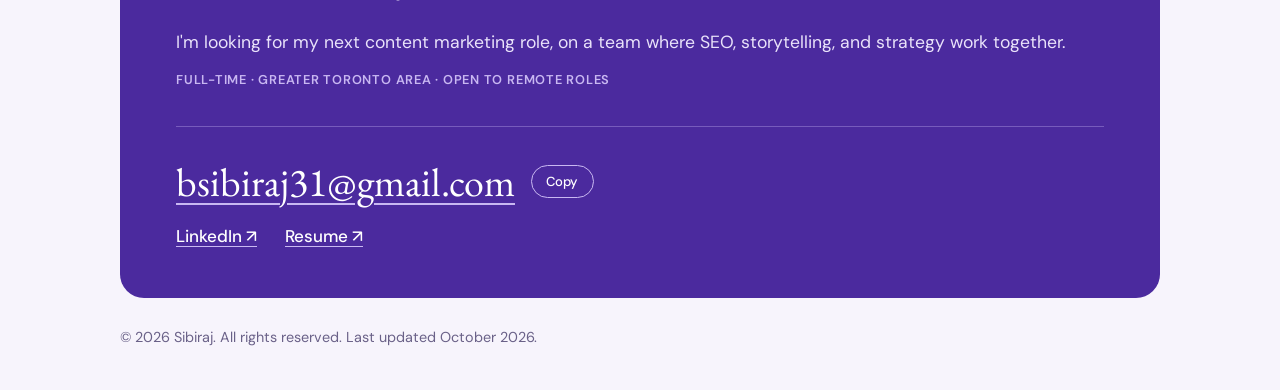
==== commit 5f54ae96: "Update index.html" ====
--- a/index.html
+++ b/index.html
@@ -4,7 +4,7 @@
   <meta charset="UTF-8">
   <meta name="viewport" content="width=device-width, initial-scale=1">
   <title>Sibiraj Balasubramaniam | Content Marketer in Toronto</title>
-  <meta name="description" content="Sibiraj is a Toronto-based content marketer writing SEO, campaign, and brand content across travel, tech, B2B, and the arts.">
+  <meta name="description" content="Content marketing portfolio of Sibiraj, a Toronto-based writer working across SEO, storytelling, and strategy for travel, tech, B2B, and more.">
   <link rel="preconnect" href="https://fonts.googleapis.com">
   <link rel="preconnect" href="https://fonts.gstatic.com" crossorigin>
   <link href="https://fonts.googleapis.com/css2?family=DM+Sans:ital,wght@0,400;0,500;1,400&family=EB+Garamond:ital,wght@0,500;0,600;1,500&family=Noto+Serif+Tamil:wght@500&display=swap" rel="stylesheet">
--- a/style.css
+++ b/style.css
@@ -939,6 +939,8 @@
 .side-head h2 { margin-bottom: 0.75rem; }
 .side-head p { max-width: 62rem; font-size: 1.1rem; color: var(--muted); }
 .side-head em { color: var(--purple); }
+.pen-name { text-decoration: underline; text-decoration-color: var(--lilac); text-underline-offset: 3px; }
+.pen-name:hover { text-decoration-color: var(--purple); }
 .shelf {
   display: flex; gap: 1.25rem;
   overflow-x: auto; scroll-snap-type: x mandatory; scroll-behavior: smooth; -webkit-overflow-scrolling: touch;
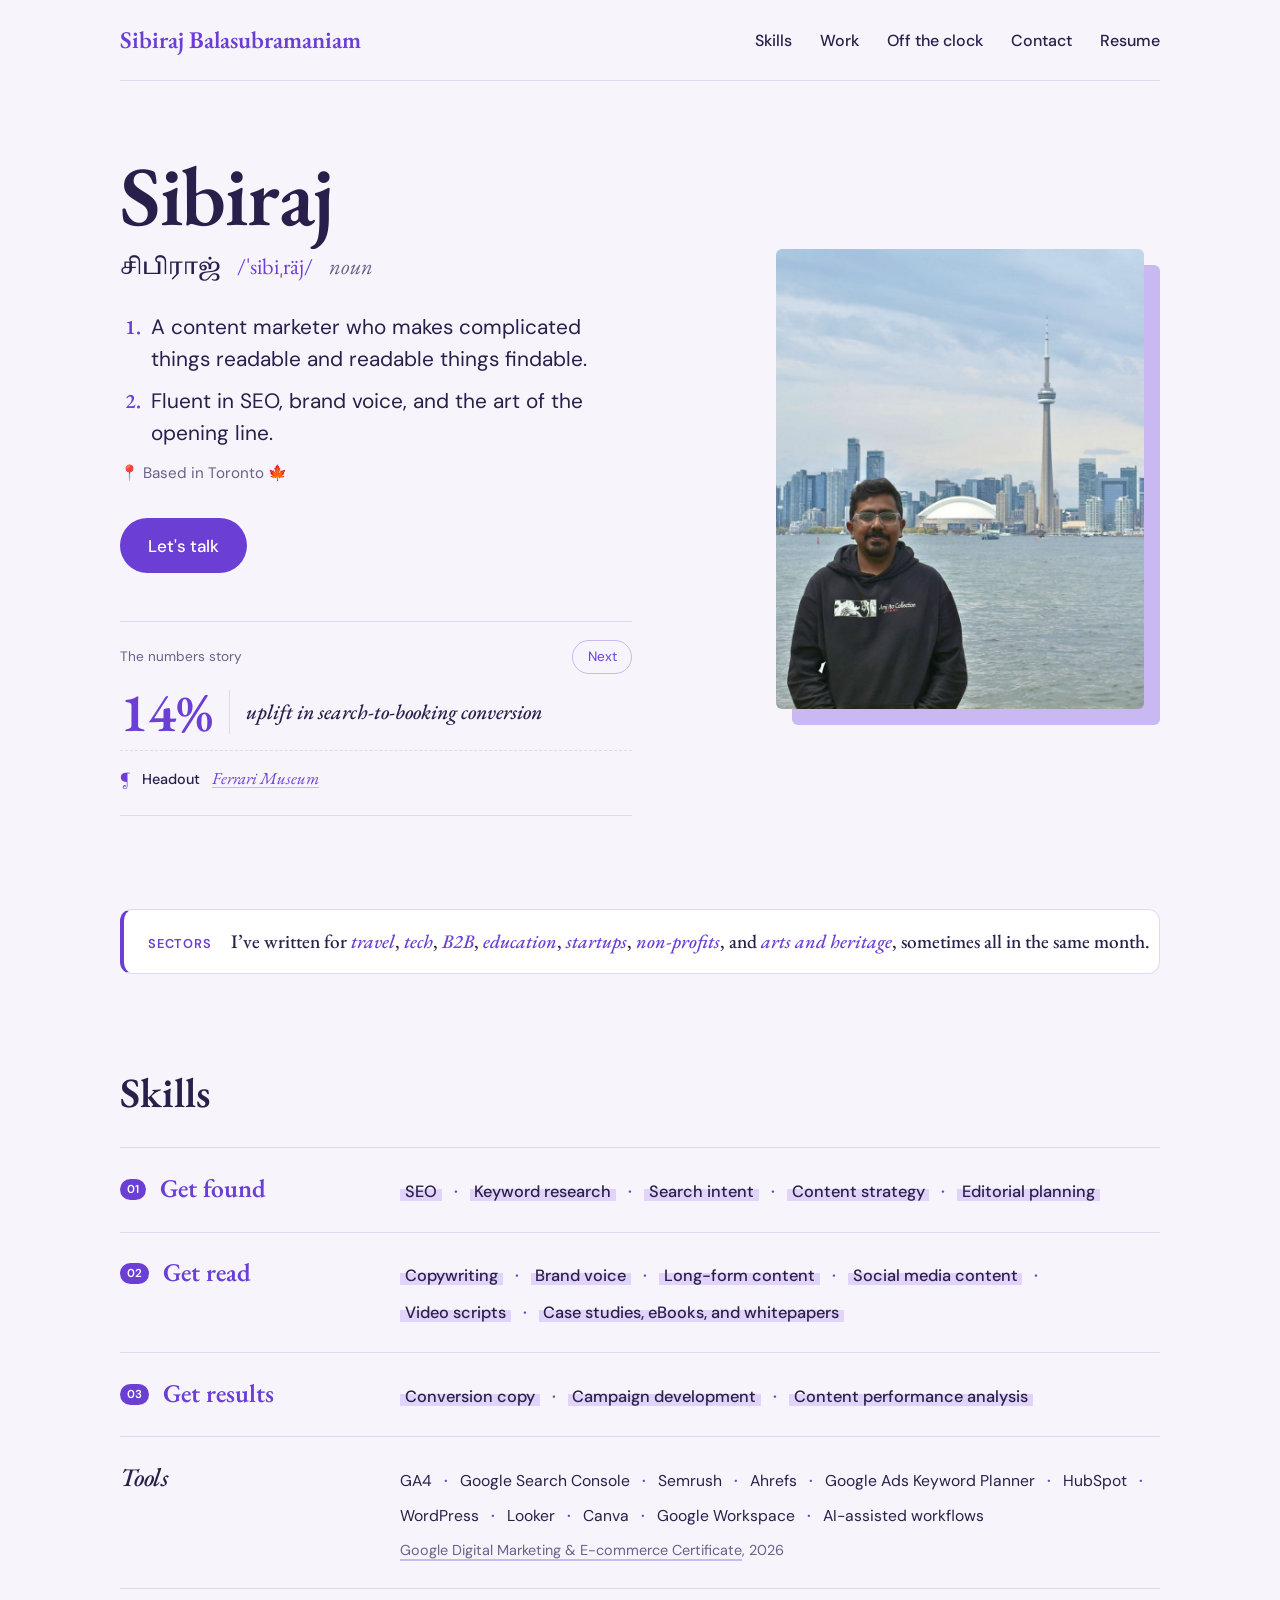
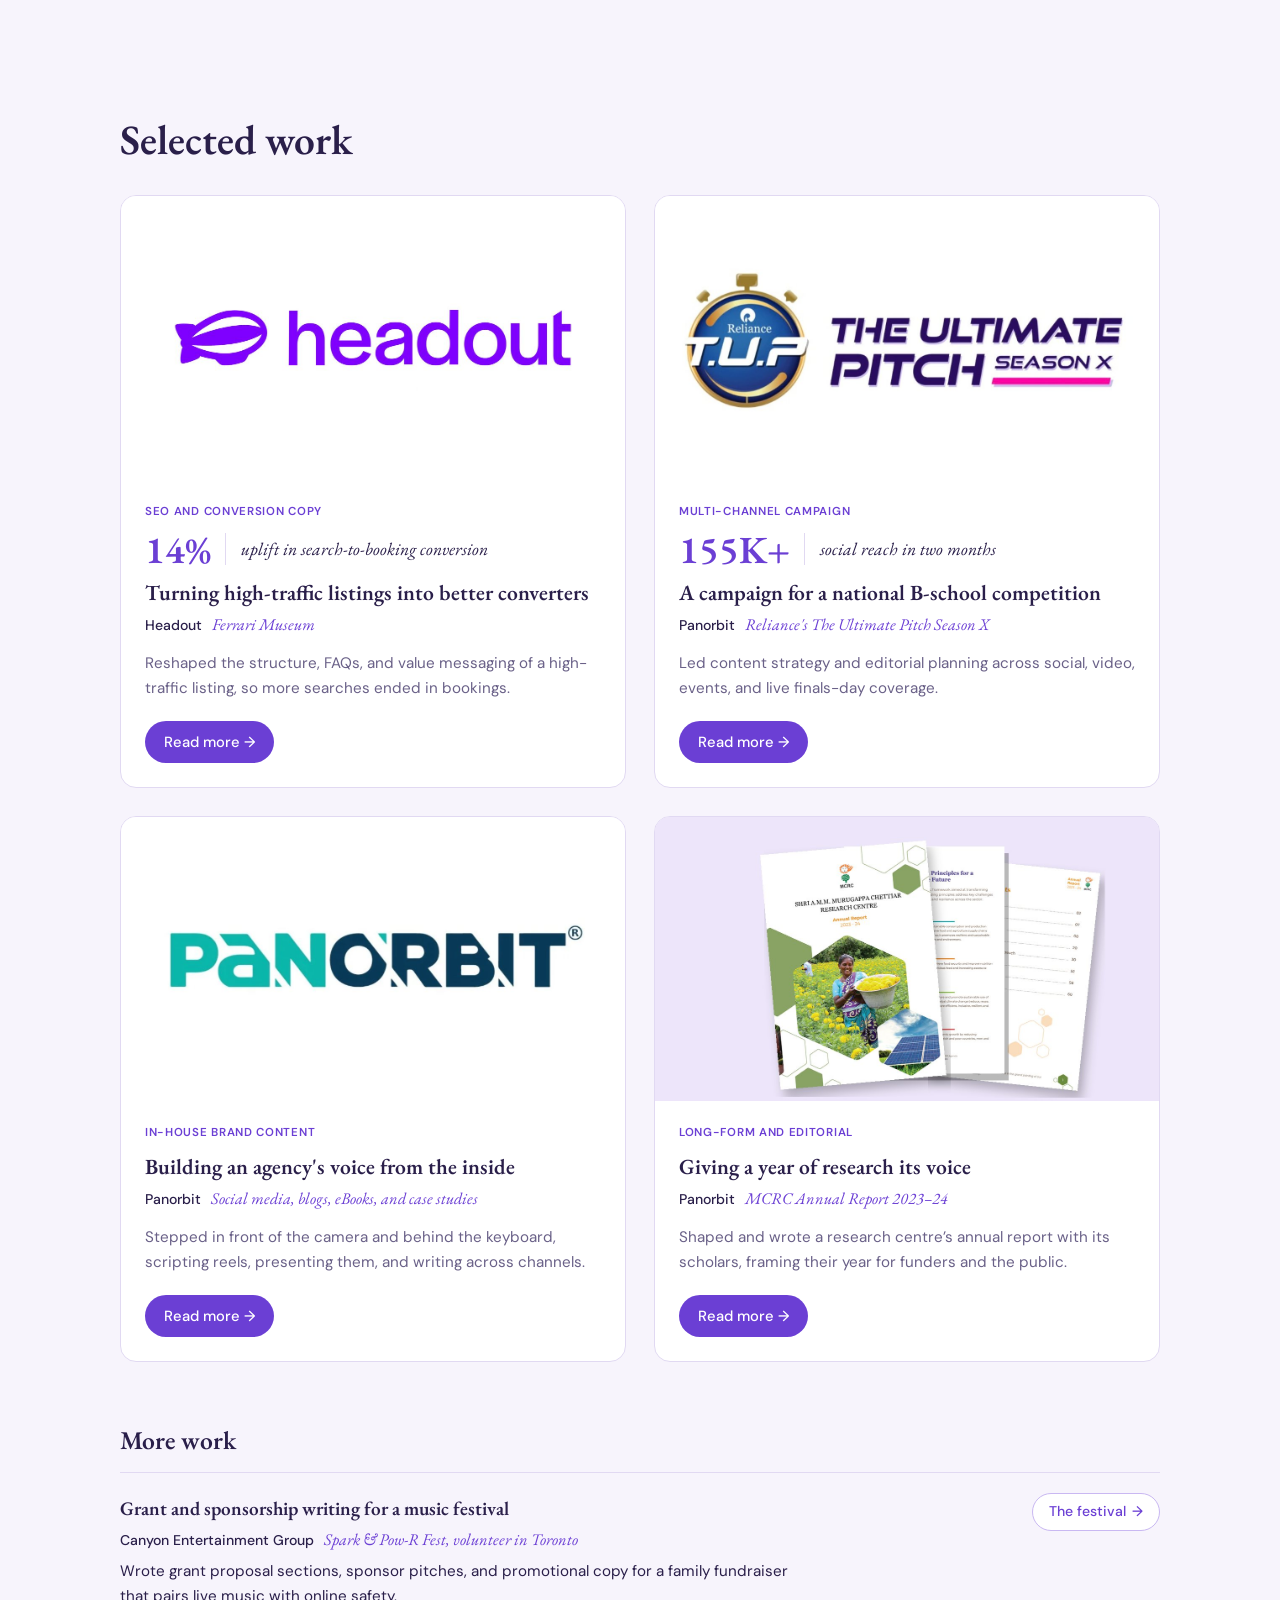
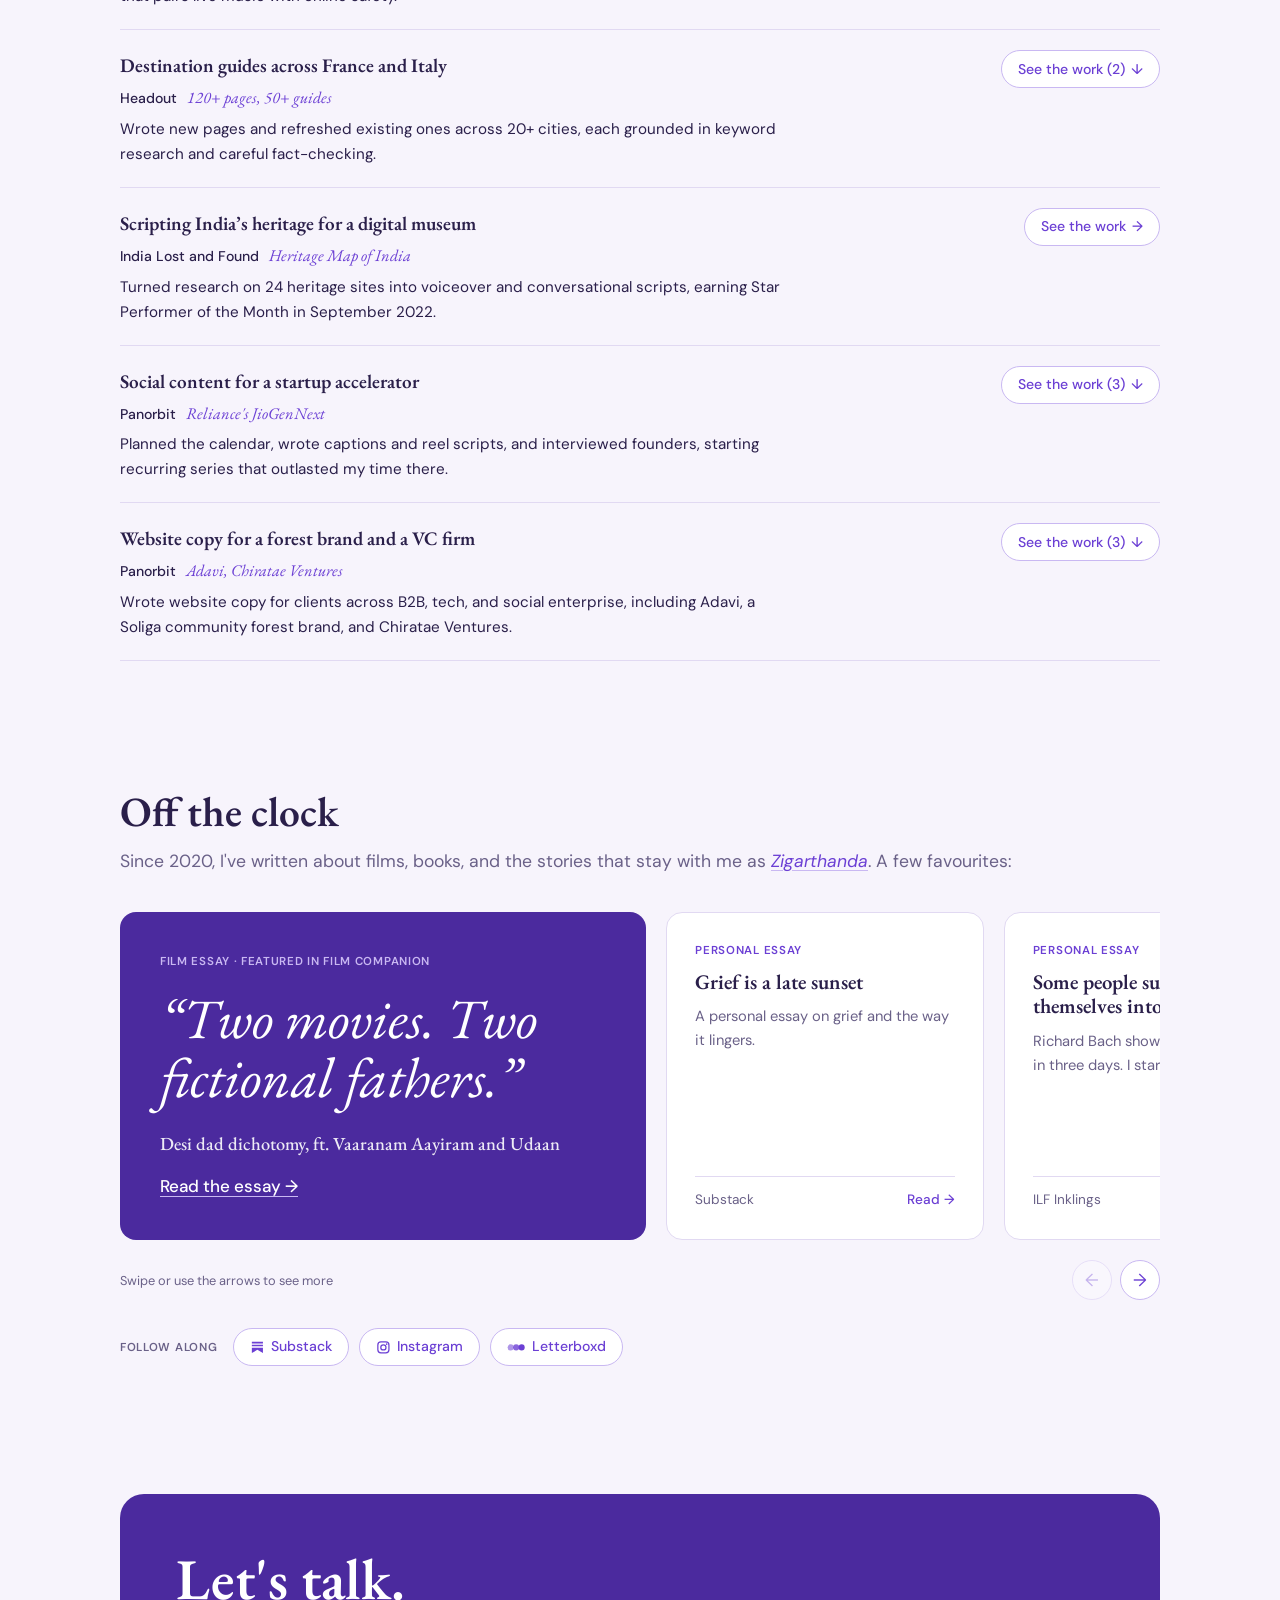
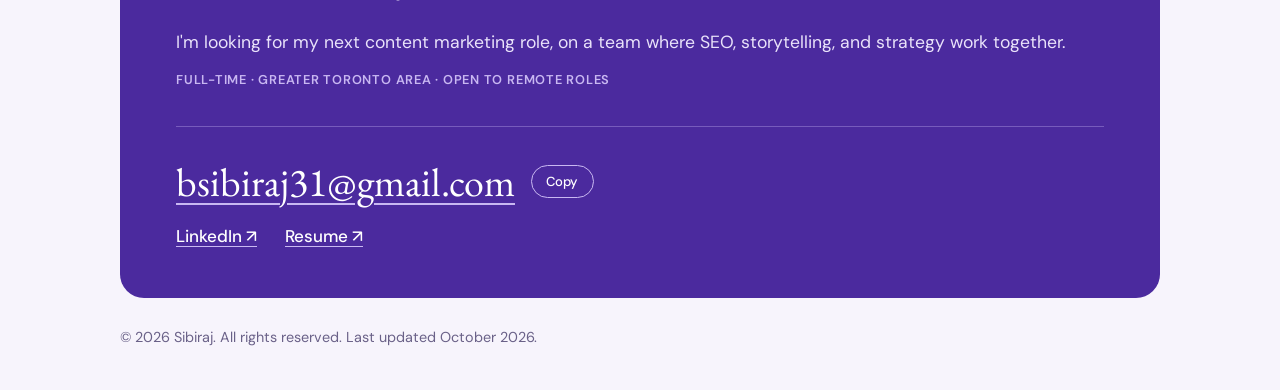
==== commit f8132f58: "Update project name from 'Museo Ferrari' to 'Ferrari Museum'" ====
--- a/index.html
+++ b/index.html
@@ -57,7 +57,7 @@
               <p class="number-text">uplift in search-to-booking conversion</p>
               <figcaption class="number-source">
                 <span class="number-company">Headout</span>
-                <a class="number-link" href="work/headout.html"><cite class="number-project">Museo Ferrari</cite></a>
+                <a class="number-link" href="work/headout.html"><cite class="number-project">Ferrari Museum</cite></a>
               </figcaption>
             </figure>
  
